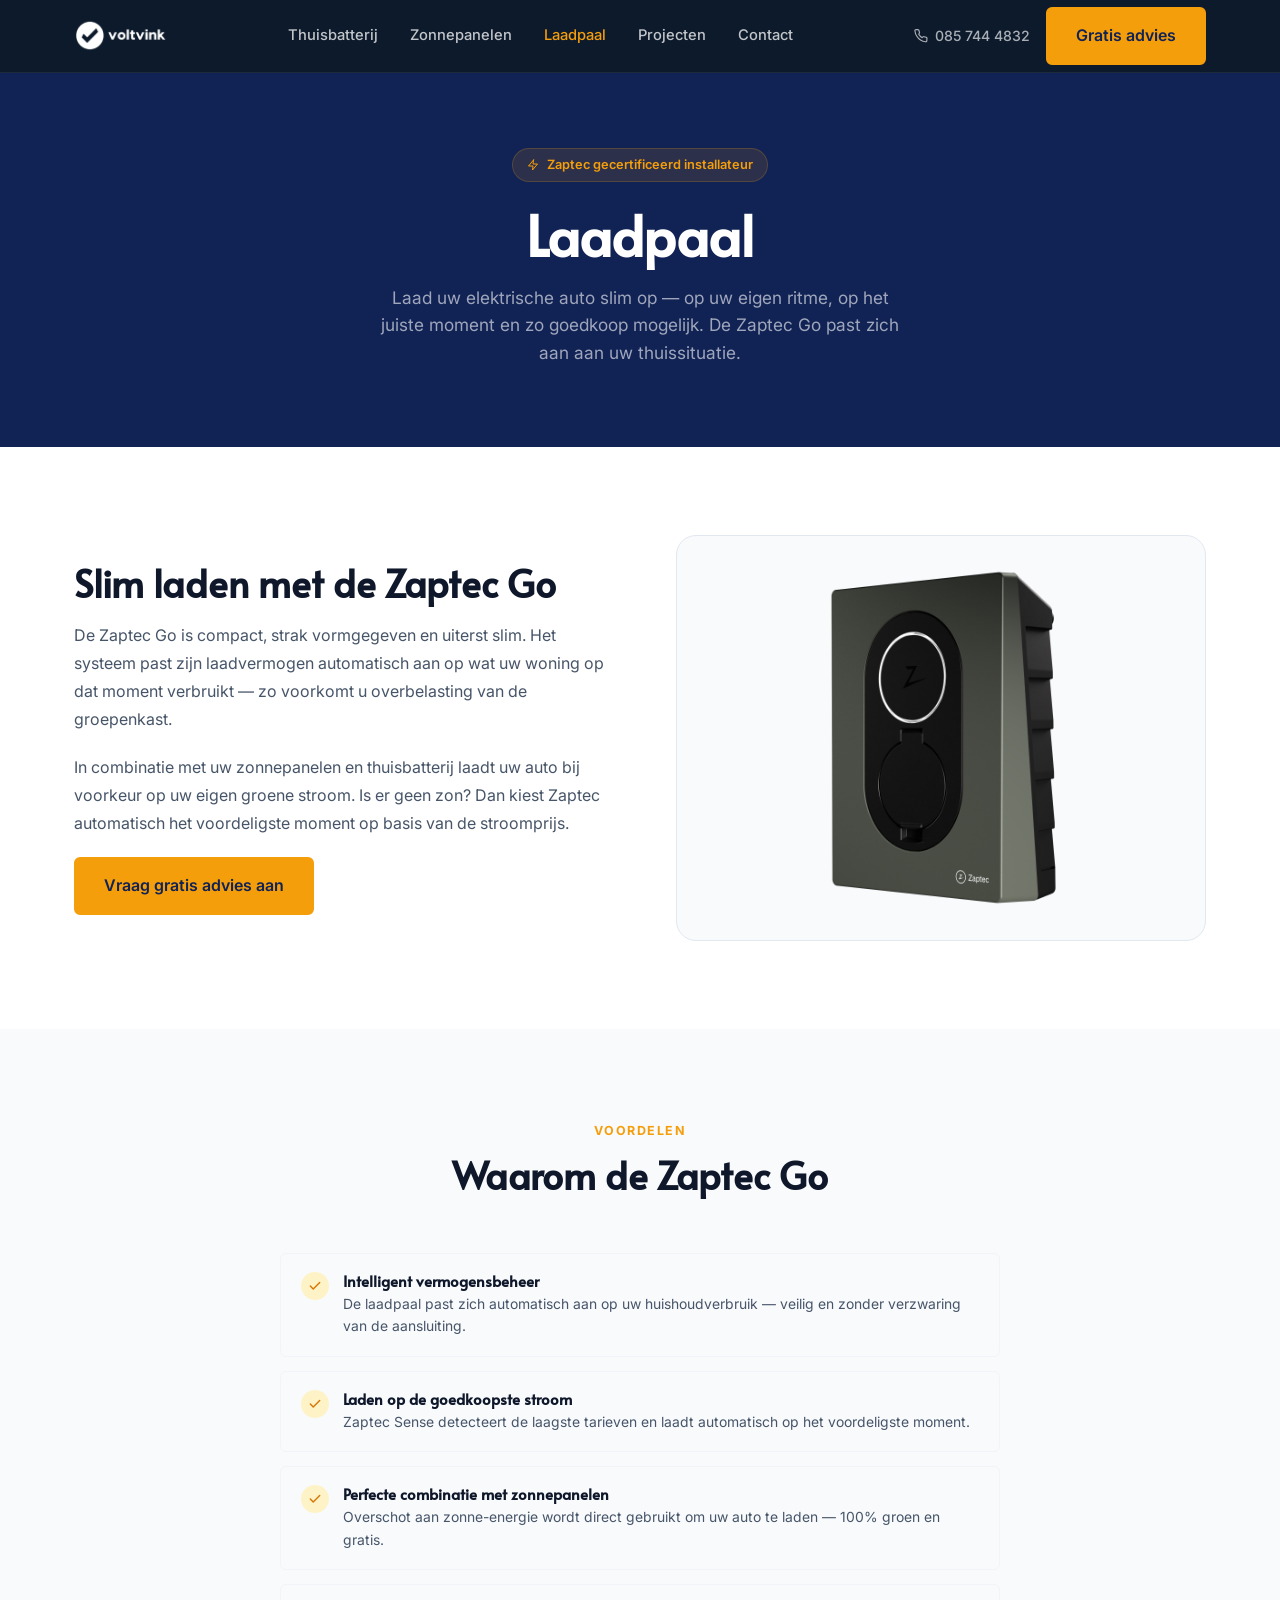
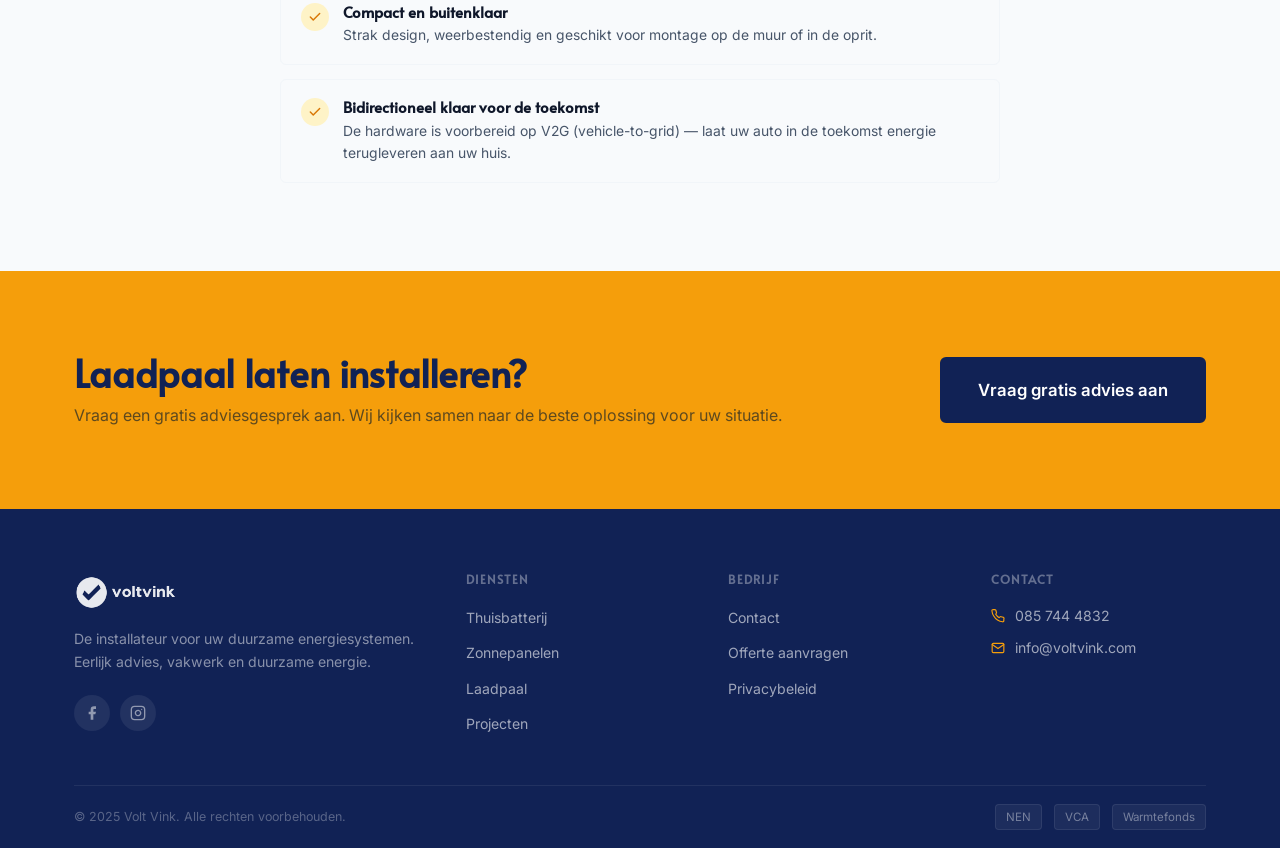
==== laadpaal.html @ e591fb5c "Volledige website herbouw: professioneel design met echte assets - Nieuwe homepage met hero-foto, st" ====
<!DOCTYPE html>
<html lang="nl">
<head>
  <meta charset="UTF-8">
  <meta name="viewport" content="width=device-width, initial-scale=1.0">
  <title>Laadpaal – Volt Vink | Zaptec Go installateur Roermond</title>
  <meta name="description" content="Laadpaal laten installeren door Volt Vink. Zaptec Go: slim laden op uw eigen ritme, afgestemd op zonnepanelen en thuisbatterij. Gratis advies.">
  <link rel="canonical" href="https://voltvink.com/laadpaal.html">
  <link rel="stylesheet" href="css/style.css">
  <link rel="preconnect" href="https://fonts.googleapis.com">
  <link rel="preconnect" href="https://fonts.gstatic.com" crossorigin>
  <link href="https://fonts.googleapis.com/css2?family=Alata&family=Inter:wght@400;500;600;700;800&display=swap" rel="stylesheet">
</head>
<body>

<nav class="nav">
  <div class="container">
    <div class="nav__inner">
      <a href="index.html" class="nav__logo"><img src="images/logo.png" alt="Volt Vink" height="36"></a>
      <div class="nav__links">
        <a href="thuisbatterij.html">Thuisbatterij</a>
        <a href="zonnepanelen.html">Zonnepanelen</a>
        <a href="laadpaal.html" class="active">Laadpaal</a>
        <a href="projecten.html">Projecten</a>
        <a href="contact.php">Contact</a>
      </div>
      <div class="nav__right">
        <a href="tel:+31085744482" class="nav__phone">
          <svg width="14" height="14" viewBox="0 0 24 24" fill="none" stroke="currentColor" stroke-width="2" stroke-linecap="round" stroke-linejoin="round"><path d="M22 16.92v3a2 2 0 0 1-2.18 2 19.79 19.79 0 0 1-8.63-3.07A19.5 19.5 0 0 1 4.69 12a19.79 19.79 0 0 1-3.07-8.67A2 2 0 0 1 3.6 1h3a2 2 0 0 1 2 1.72c.127.96.361 1.903.7 2.81a2 2 0 0 1-.45 2.11L8.09 8.91a16 16 0 0 0 6 6l1.27-1.27a2 2 0 0 1 2.11-.45c.907.339 1.85.573 2.81.7A2 2 0 0 1 22 16.92z"/></svg>
          085 744 4832
        </a>
        <a href="contact.php" class="btn btn--primary">Gratis advies</a>
      </div>
      <button class="nav__hamburger" aria-label="Menu openen" aria-expanded="false"><span></span><span></span><span></span></button>
    </div>
    <div class="nav__mobile" role="menu">
      <a href="thuisbatterij.html">Thuisbatterij</a>
      <a href="zonnepanelen.html">Zonnepanelen</a>
      <a href="laadpaal.html">Laadpaal</a>
      <a href="projecten.html">Projecten</a>
      <a href="contact.php">Contact</a>
      <a href="tel:+31085744482" style="color:var(--amber);border-bottom:none;">085 744 4832</a>
    </div>
  </div>
</nav>

<section class="page-hero">
  <div class="container">
    <div class="page-hero__label">
      <svg width="12" height="12" viewBox="0 0 24 24" fill="none" stroke="currentColor" stroke-width="2" stroke-linecap="round" stroke-linejoin="round"><polygon points="13 2 3 14 12 14 11 22 21 10 12 10 13 2"/></svg>
      Zaptec gecertificeerd installateur
    </div>
    <h1>Laadpaal</h1>
    <p>Laad uw elektrische auto slim op — op uw eigen ritme, op het juiste moment en zo goedkoop mogelijk. De Zaptec Go past zich aan aan uw thuissituatie.</p>
  </div>
</section>

<section class="section">
  <div class="container">
    <div class="content-grid">
      <div class="content-grid__text">
        <h2>Slim laden met de Zaptec Go</h2>
        <p>De Zaptec Go is compact, strak vormgegeven en uiterst slim. Het systeem past zijn laadvermogen automatisch aan op wat uw woning op dat moment verbruikt — zo voorkomt u overbelasting van de groepenkast.</p>
        <p>In combinatie met uw zonnepanelen en thuisbatterij laadt uw auto bij voorkeur op uw eigen groene stroom. Is er geen zon? Dan kiest Zaptec automatisch het voordeligste moment op basis van de stroomprijs.</p>
        <a href="contact.php" class="btn btn--primary">Vraag gratis advies aan</a>
      </div>
      <div class="content-grid__visual" style="background:var(--gray-50);padding:32px;display:flex;align-items:center;justify-content:center;">
        <img src="images/zaptec-go.png" alt="Zaptec Go laadpaal" style="max-width:100%;max-height:340px;object-fit:contain;">
      </div>
    </div>
  </div>
</section>

<section class="section section--gray">
  <div class="container">
    <div class="section__header">
      <span class="label">Voordelen</span>
      <h2>Waarom de Zaptec Go</h2>
    </div>
    <div class="feature-list" style="max-width:720px;margin:0 auto;">
      <div class="feature-item">
        <div class="feature-item__check"><svg width="14" height="14" viewBox="0 0 24 24" fill="none" stroke="currentColor" stroke-width="2.5" stroke-linecap="round" stroke-linejoin="round"><polyline points="20 6 9 17 4 12"/></svg></div>
        <div><h4>Intelligent vermogensbeheer</h4><p>De laadpaal past zich automatisch aan op uw huishoudverbruik — veilig en zonder verzwaring van de aansluiting.</p></div>
      </div>
      <div class="feature-item">
        <div class="feature-item__check"><svg width="14" height="14" viewBox="0 0 24 24" fill="none" stroke="currentColor" stroke-width="2.5" stroke-linecap="round" stroke-linejoin="round"><polyline points="20 6 9 17 4 12"/></svg></div>
        <div><h4>Laden op de goedkoopste stroom</h4><p>Zaptec Sense detecteert de laagste tarieven en laadt automatisch op het voordeligste moment.</p></div>
      </div>
      <div class="feature-item">
        <div class="feature-item__check"><svg width="14" height="14" viewBox="0 0 24 24" fill="none" stroke="currentColor" stroke-width="2.5" stroke-linecap="round" stroke-linejoin="round"><polyline points="20 6 9 17 4 12"/></svg></div>
        <div><h4>Perfecte combinatie met zonnepanelen</h4><p>Overschot aan zonne-energie wordt direct gebruikt om uw auto te laden — 100% groen en gratis.</p></div>
      </div>
      <div class="feature-item">
        <div class="feature-item__check"><svg width="14" height="14" viewBox="0 0 24 24" fill="none" stroke="currentColor" stroke-width="2.5" stroke-linecap="round" stroke-linejoin="round"><polyline points="20 6 9 17 4 12"/></svg></div>
        <div><h4>Compact en buitenklaar</h4><p>Strak design, weerbestendig en geschikt voor montage op de muur of in de oprit.</p></div>
      </div>
      <div class="feature-item">
        <div class="feature-item__check"><svg width="14" height="14" viewBox="0 0 24 24" fill="none" stroke="currentColor" stroke-width="2.5" stroke-linecap="round" stroke-linejoin="round"><polyline points="20 6 9 17 4 12"/></svg></div>
        <div><h4>Bidirectioneel klaar voor de toekomst</h4><p>De hardware is voorbereid op V2G (vehicle-to-grid) — laat uw auto in de toekomst energie terugleveren aan uw huis.</p></div>
      </div>
    </div>
  </div>
</section>

<section class="cta-banner">
  <div class="container">
    <div class="cta-banner__inner">
      <div>
        <h2>Laadpaal laten installeren?</h2>
        <p>Vraag een gratis adviesgesprek aan. Wij kijken samen naar de beste oplossing voor uw situatie.</p>
      </div>
      <a href="contact.php" class="btn btn--dark btn--lg">Vraag gratis advies aan</a>
    </div>
  </div>
</section>

<footer class="footer">
  <div class="container">
    <div class="footer__grid">
      <div class="footer__brand"><div class="footer__logo"><img src="images/logo.png" alt="Volt Vink" height="40" style="filter:brightness(0) invert(1);opacity:0.9;"></div><p class="footer__tagline">De installateur voor uw duurzame energiesystemen. Eerlijk advies, vakwerk en duurzame energie.</p><div class="footer__social"><a href="#" aria-label="Facebook"><svg width="16" height="16" viewBox="0 0 24 24" fill="currentColor"><path d="M18 2h-3a5 5 0 0 0-5 5v3H7v4h3v8h4v-8h3l1-4h-4V7a1 1 0 0 1 1-1h3z"/></svg></a><a href="#" aria-label="Instagram"><svg width="16" height="16" viewBox="0 0 24 24" fill="none" stroke="currentColor" stroke-width="2" stroke-linecap="round" stroke-linejoin="round"><rect x="2" y="2" width="20" height="20" rx="5"/><path d="M16 11.37A4 4 0 1 1 12.63 8 4 4 0 0 1 16 11.37z"/><line x1="17.5" y1="6.5" x2="17.51" y2="6.5"/></svg></a></div></div>
      <div class="footer__col"><h4>Diensten</h4><ul><li><a href="thuisbatterij.html">Thuisbatterij</a></li><li><a href="zonnepanelen.html">Zonnepanelen</a></li><li><a href="laadpaal.html">Laadpaal</a></li><li><a href="projecten.html">Projecten</a></li></ul></div>
      <div class="footer__col"><h4>Bedrijf</h4><ul><li><a href="contact.php">Contact</a></li><li><a href="contact.php">Offerte aanvragen</a></li><li><a href="#">Privacybeleid</a></li></ul></div>
      <div class="footer__col"><h4>Contact</h4><div class="footer__contact-item"><svg width="14" height="14" viewBox="0 0 24 24" fill="none" stroke="currentColor" stroke-width="2" stroke-linecap="round" stroke-linejoin="round"><path d="M22 16.92v3a2 2 0 0 1-2.18 2 19.79 19.79 0 0 1-8.63-3.07A19.5 19.5 0 0 1 4.69 12a19.79 19.79 0 0 1-3.07-8.67A2 2 0 0 1 3.6 1h3a2 2 0 0 1 2 1.72c.127.96.361 1.903.7 2.81a2 2 0 0 1-.45 2.11L8.09 8.91a16 16 0 0 0 6 6l1.27-1.27a2 2 0 0 1 2.11-.45c.907.339 1.85.573 2.81.7A2 2 0 0 1 22 16.92z"/></svg><a href="tel:+31085744482" style="color:rgba(255,255,255,0.6)">085 744 4832</a></div><div class="footer__contact-item"><svg width="14" height="14" viewBox="0 0 24 24" fill="none" stroke="currentColor" stroke-width="2" stroke-linecap="round" stroke-linejoin="round"><path d="M4 4h16c1.1 0 2 .9 2 2v12c0 1.1-.9 2-2 2H4c-1.1 0-2-.9-2-2V6c0-1.1.9-2 2-2z"/><polyline points="22,6 12,13 2,6"/></svg><a href="mailto:info@voltvink.com" style="color:rgba(255,255,255,0.6)">info@voltvink.com</a></div></div>
    </div>
    <div class="footer__bottom"><span>&copy; 2025 Volt Vink. Alle rechten voorbehouden.</span><div class="footer__certs"><span>NEN</span><span>VCA</span><span>Warmtefonds</span></div></div>
  </div>
</footer>
<script src="js/main.js"></script>
</body>
</html>
---- css/style.css ----
@import url('https://fonts.googleapis.com/css2?family=Alata&family=Inter:ital,wght@0,400;0,500;0,600;0,700;0,800;1,400&display=swap');

/* ── Variables ─────────────────────────────── */
:root {
  --navy:        #112255;
  --navy-light:  #1a3370;
  --charcoal:    #333B49;
  --amber:       #F59E0B;
  --amber-dark:  #D97706;
  --amber-light: #FEF3C7;
  --white:       #FFFFFF;
  --gray-50:     #F8FAFC;
  --gray-100:    #F1F5F9;
  --gray-200:    #E2E8F0;
  --gray-400:    #94A3B8;
  --gray-600:    #475569;
  --gray-800:    #1E293B;
  --text:        #0F172A;
  --radius-sm:   6px;
  --radius:      12px;
  --radius-lg:   20px;
  --shadow-sm:   0 1px 3px rgba(0,0,0,0.06);
  --shadow:      0 4px 20px rgba(0,0,0,0.08);
  --shadow-lg:   0 20px 60px rgba(0,0,0,0.12);
  --transition:  0.2s ease;
}

/* ── Reset ──────────────────────────────────── */
*,*::before,*::after { box-sizing: border-box; margin: 0; padding: 0; }
html { scroll-behavior: smooth; }
body {
  font-family: 'Inter', -apple-system, BlinkMacSystemFont, sans-serif;
  color: var(--text);
  line-height: 1.6;
  background: var(--white);
  -webkit-font-smoothing: antialiased;
}
img { max-width: 100%; display: block; }
a { color: inherit; text-decoration: none; }
ul { list-style: none; }

/* ── Typography ─────────────────────────────── */
h1,h2,h3,h4 { line-height: 1.2; font-weight: 700; font-family: 'Alata', 'Inter', sans-serif; }
h1 { font-size: clamp(2rem, 5vw, 3.4rem); }
h2 { font-size: clamp(1.6rem, 3.5vw, 2.3rem); }
h3 { font-size: clamp(1rem, 2vw, 1.25rem); }
p  { color: var(--gray-600); }

/* ── Layout ─────────────────────────────────── */
.container { max-width: 1180px; margin: 0 auto; padding: 0 24px; }
.section    { padding: 88px 0; }
.section--dark  { background: var(--navy); color: var(--white); }
.section--dark p { color: rgba(255,255,255,0.65); }
.section--gray  { background: var(--gray-50); }

/* ── Buttons ────────────────────────────────── */
.btn {
  display: inline-flex; align-items: center; gap: 8px;
  padding: 14px 28px; border-radius: var(--radius-sm);
  font-weight: 600; font-size: 1rem; cursor: pointer;
  transition: all var(--transition); border: 2px solid transparent;
  white-space: nowrap; font-family: inherit;
}
.btn--primary { background: var(--amber); color: var(--navy); border-color: var(--amber); }
.btn--primary:hover { background: var(--amber-dark); border-color: var(--amber-dark); transform: translateY(-1px); }
.btn--outline { background: transparent; color: var(--white); border-color: rgba(255,255,255,0.35); }
.btn--outline:hover { border-color: var(--white); background: rgba(255,255,255,0.08); }
.btn--dark { background: var(--navy); color: var(--white); border-color: var(--navy); }
.btn--dark:hover { background: var(--navy-light); transform: translateY(-1px); }
.btn--ghost { background: transparent; color: var(--navy); border-color: var(--gray-200); }
.btn--ghost:hover { border-color: var(--navy); }
.btn--lg { padding: 18px 36px; font-size: 1.05rem; }
.btn--full { width: 100%; justify-content: center; }

/* ── Navigation ─────────────────────────────── */
.nav {
  position: fixed; top: 0; left: 0; right: 0; z-index: 200;
  background: rgba(13,27,42,0.96);
  backdrop-filter: blur(12px); -webkit-backdrop-filter: blur(12px);
  border-bottom: 1px solid rgba(255,255,255,0.07);
  transition: all var(--transition);
}
.nav--scrolled { box-shadow: 0 2px 20px rgba(0,0,0,0.3); }
.nav__inner {
  display: flex; align-items: center; justify-content: space-between;
  height: 72px; gap: 24px;
}
.nav__logo { display: flex; align-items: center; }
.nav__logo img { height: 36px; width: auto; display: block; filter: brightness(0) invert(1); }
.nav__links {
  display: flex; align-items: center; gap: 4px; flex: 1; justify-content: center;
}
.nav__links a {
  color: rgba(255,255,255,0.75); font-weight: 500; font-size: 0.92rem;
  padding: 8px 14px; border-radius: var(--radius-sm); transition: all var(--transition);
}
.nav__links a:hover { color: var(--white); background: rgba(255,255,255,0.08); }
.nav__links a.active { color: var(--amber); }
.nav__right { display: flex; align-items: center; gap: 16px; }
.nav__phone {
  display: flex; align-items: center; gap: 7px;
  color: rgba(255,255,255,0.65); font-size: 0.88rem; font-weight: 500;
  transition: color var(--transition); white-space: nowrap;
}
.nav__phone:hover { color: var(--white); }
.nav__hamburger {
  display: none; flex-direction: column; gap: 5px;
  background: none; border: none; cursor: pointer; padding: 8px;
}
.nav__hamburger span {
  display: block; width: 24px; height: 2px;
  background: var(--white); border-radius: 2px; transition: all var(--transition);
}
.nav__mobile {
  display: none; flex-direction: column;
  padding: 12px 24px 24px;
  border-top: 1px solid rgba(255,255,255,0.07); gap: 2px;
}
.nav__mobile.open { display: flex; }
.nav__mobile a {
  color: rgba(255,255,255,0.75); font-weight: 500; font-size: 0.95rem;
  padding: 13px 0; border-bottom: 1px solid rgba(255,255,255,0.06);
  display: flex; justify-content: space-between; align-items: center;
}
.nav__mobile a:last-child { border-bottom: none; }

/* ── Hero ───────────────────────────────────── */
.hero {
  background: var(--navy); padding: 160px 0 100px;
  position: relative; overflow: hidden;
}
.hero::before {
  content: '';
  position: absolute; inset: 0;
  background: linear-gradient(
    135deg,
    rgba(17,34,85,0.92) 0%,
    rgba(17,34,85,0.80) 50%,
    rgba(17,34,85,0.65) 100%
  );
  pointer-events: none;
}
.hero::after {
  content: '';
  position: absolute; inset: 0;
  background: radial-gradient(ellipse 60% 50% at 65% 40%, rgba(245,158,11,0.06) 0%, transparent 60%);
  pointer-events: none;
}
.hero__grid { display: grid; grid-template-columns: 1fr 1fr; gap: 72px; align-items: center; position: relative; z-index: 1; }
.hero__label {
  display: inline-flex; align-items: center; gap: 8px;
  background: rgba(245,158,11,0.12); color: var(--amber);
  font-size: 0.82rem; font-weight: 600; padding: 6px 14px;
  border-radius: 100px; margin-bottom: 24px;
  border: 1px solid rgba(245,158,11,0.2);
}
.hero h1 { color: var(--white); margin-bottom: 22px; }
.hero h1 em { font-style: normal; color: var(--amber); }
.hero__sub {
  font-size: 1.1rem; color: rgba(255,255,255,0.6);
  margin-bottom: 40px; line-height: 1.75; max-width: 480px;
}
.hero__actions { display: flex; gap: 14px; flex-wrap: wrap; }
.hero__cards { display: flex; flex-direction: column; gap: 14px; }
.hero__card {
  background: rgba(255,255,255,0.05);
  border: 1px solid rgba(255,255,255,0.09);
  border-radius: var(--radius); padding: 22px 26px;
  backdrop-filter: blur(8px);
  display: flex; align-items: center; gap: 18px;
}
.hero__card-icon {
  width: 48px; height: 48px; min-width: 48px;
  background: rgba(245,158,11,0.15); border-radius: var(--radius-sm);
  display: flex; align-items: center; justify-content: center; color: var(--amber);
}
.hero__card-text strong { display: block; font-size: 1.5rem; color: var(--white); font-weight: 800; line-height: 1; margin-bottom: 4px; }
.hero__card-text span { font-size: 0.85rem; color: rgba(255,255,255,0.55); }
.hero__card-row { display: grid; grid-template-columns: 1fr 1fr; gap: 14px; }
.hero__card-row .hero__card { flex-direction: column; align-items: flex-start; gap: 12px; }
.hero__card-row .hero__card-text strong { font-size: 1.2rem; }

/* ── Trust bar ──────────────────────────────── */
.trust-bar { background: var(--white); border-bottom: 1px solid var(--gray-200); padding: 16px 0; }
.trust-bar__inner {
  display: flex; align-items: center; justify-content: center;
  gap: 36px; flex-wrap: wrap;
}
.trust-bar__inner img { max-height: 48px; width: auto; object-fit: contain; }
.trust-bar__item {
  display: flex; align-items: center; gap: 9px;
  color: var(--gray-800); font-weight: 600; font-size: 0.88rem;
}
.trust-bar__item svg { color: var(--amber); flex-shrink: 0; }

/* ── Section header ─────────────────────────── */
.section__header { text-align: center; max-width: 620px; margin: 0 auto 56px; }
.section__header .label {
  display: inline-block; color: var(--amber);
  font-size: 0.78rem; font-weight: 700;
  letter-spacing: 1.5px; text-transform: uppercase; margin-bottom: 12px;
}
.section__header h2 { margin-bottom: 14px; }
.section--dark .section__header h2 { color: var(--white); }
.section__header p { font-size: 1.02rem; line-height: 1.7; }

/* ── USPs ───────────────────────────────────── */
.usps-grid { display: grid; grid-template-columns: repeat(3, 1fr); gap: 32px; }
.usp {
  display: flex; gap: 18px; align-items: flex-start;
  padding: 28px; background: var(--white); border-radius: var(--radius);
  border: 1px solid var(--gray-200); transition: all 0.3s ease;
}
.usp:hover { box-shadow: var(--shadow); transform: translateY(-2px); border-color: transparent; }
.usp__icon {
  width: 50px; height: 50px; min-width: 50px;
  background: var(--amber-light); border-radius: var(--radius-sm);
  display: flex; align-items: center; justify-content: center; color: var(--amber-dark);
}
.usp h3 { margin-bottom: 6px; font-size: 1rem; }
.usp p { font-size: 0.88rem; }

/* ── Services ───────────────────────────────── */
.services-grid { display: grid; grid-template-columns: repeat(2, 1fr); gap: 24px; }
.service-card {
  background: var(--white); border: 1px solid var(--gray-200);
  border-radius: var(--radius); padding: 36px 32px;
  transition: all 0.3s ease; position: relative; overflow: hidden;
  display: flex; flex-direction: column;
}
.service-card::after {
  content: ''; position: absolute; bottom: 0; left: 0; right: 0; height: 3px;
  background: var(--amber); transform: scaleX(0); transform-origin: left;
  transition: transform 0.3s ease;
}
.service-card:hover { box-shadow: var(--shadow-lg); transform: translateY(-4px); border-color: transparent; }
.service-card:hover::after { transform: scaleX(1); }
.service-card__icon {
  width: 56px; height: 56px; background: var(--amber-light);
  border-radius: var(--radius-sm); display: flex; align-items: center;
  justify-content: center; margin-bottom: 22px; color: var(--amber-dark);
}
.service-card h3 { margin-bottom: 12px; }
.service-card p { font-size: 0.93rem; margin-bottom: 24px; flex: 1; line-height: 1.65; }
.service-card__link {
  display: inline-flex; align-items: center; gap: 6px;
  color: var(--amber-dark); font-weight: 600; font-size: 0.88rem;
  transition: gap var(--transition);
}
.service-card__link:hover { gap: 10px; }

/* ── Process ────────────────────────────────── */
.process-grid {
  display: grid; grid-template-columns: repeat(4, 1fr);
  gap: 32px; position: relative;
}
.process-grid::before {
  content: ''; position: absolute; top: 27px;
  left: calc(12.5% + 27px); right: calc(12.5% + 27px);
  height: 2px; background: linear-gradient(90deg, var(--amber), rgba(245,158,11,0.2));
}
.process-step { text-align: center; }
.process-step__num {
  width: 54px; height: 54px; background: var(--amber); color: var(--navy);
  border-radius: 50%; display: flex; align-items: center; justify-content: center;
  font-weight: 800; font-size: 1.1rem; margin: 0 auto 18px; position: relative; z-index: 1;
}
.section--dark .process-step__num { background: var(--amber); color: var(--navy); }
.process-step h3 { margin-bottom: 8px; font-size: 0.95rem; }
.section--dark .process-step h3 { color: var(--white); }
.process-step p { font-size: 0.85rem; }

/* ── Reviews ────────────────────────────────── */
.reviews-score {
  display: flex; align-items: center; justify-content: center; gap: 24px;
  background: var(--amber-light); border-radius: var(--radius); padding: 24px 32px;
  margin-bottom: 40px;
}
.reviews-score__num { font-size: 3rem; font-weight: 800; color: var(--amber-dark); line-height: 1; }
.reviews-score__stars { display: flex; gap: 4px; color: var(--amber); margin-bottom: 6px; }
.reviews-score__label { font-size: 0.9rem; color: var(--gray-600); }
.reviews-score__divider { width: 1px; height: 60px; background: var(--gray-200); }
.reviews-grid { display: grid; grid-template-columns: repeat(3, 1fr); gap: 20px; }
.review-card {
  background: var(--white); border: 1px solid var(--gray-200);
  border-radius: var(--radius); padding: 26px; transition: box-shadow 0.3s ease;
}
.review-card:hover { box-shadow: var(--shadow); }
.review-card__stars { display: flex; gap: 3px; margin-bottom: 12px; color: var(--amber); }
.review-card__text { font-size: 0.9rem; color: var(--gray-600); line-height: 1.65; margin-bottom: 18px; }
.review-card__author { display: flex; align-items: center; gap: 12px; }
.review-card__avatar {
  width: 38px; height: 38px; background: var(--navy); border-radius: 50%;
  display: flex; align-items: center; justify-content: center;
  color: var(--white); font-weight: 700; font-size: 0.8rem;
}
.review-card__name { font-weight: 600; font-size: 0.88rem; color: var(--text); }
.review-card__source { font-size: 0.78rem; color: var(--gray-400); }

/* ── CTA banner ─────────────────────────────── */
.cta-banner { background: var(--amber); padding: 80px 0; }
.cta-banner__inner {
  display: flex; align-items: center; justify-content: space-between; gap: 32px;
}
.cta-banner h2 { color: var(--navy); max-width: 520px; }
.cta-banner p { color: rgba(13,27,42,0.65); margin-top: 8px; }

/* ── Page hero ──────────────────────────────── */
.page-hero {
  background: var(--navy); padding: 148px 0 80px; text-align: center;
}
.page-hero__label {
  display: inline-flex; align-items: center; gap: 8px;
  background: rgba(245,158,11,0.12); color: var(--amber);
  font-size: 0.8rem; font-weight: 600; padding: 6px 14px;
  border-radius: 100px; margin-bottom: 20px;
  border: 1px solid rgba(245,158,11,0.2);
}
.page-hero h1 { color: var(--white); margin-bottom: 16px; }
.page-hero p { color: rgba(255,255,255,0.6); font-size: 1.08rem; max-width: 540px; margin: 0 auto; }

/* ── Content grid ───────────────────────────── */
.content-grid { display: grid; grid-template-columns: 1fr 1fr; gap: 72px; align-items: center; }
.content-grid--reverse .content-grid__text { order: 2; }
.content-grid--reverse .content-grid__visual { order: 1; }
.content-grid__text h2 { margin-bottom: 16px; }
.content-grid__text p { margin-bottom: 20px; font-size: 1rem; line-height: 1.75; }
.content-grid__visual {
  background: var(--gray-50); border-radius: var(--radius-lg);
  padding: 40px; border: 1px solid var(--gray-200); min-height: 320px;
  display: flex; align-items: center; justify-content: center;
}
.visual-icon {
  display: flex; flex-direction: column; align-items: center; gap: 16px;
  text-align: center;
}
.visual-icon__circle {
  width: 120px; height: 120px; border-radius: 50%;
  background: var(--amber-light); display: flex; align-items: center;
  justify-content: center; color: var(--amber-dark);
}
.visual-icon__label { font-weight: 600; color: var(--gray-600); font-size: 0.9rem; }

/* ── Feature list ───────────────────────────── */
.feature-list { display: flex; flex-direction: column; gap: 14px; }
.feature-item {
  display: flex; align-items: flex-start; gap: 14px;
  padding: 18px 20px; background: var(--gray-50); border-radius: var(--radius-sm);
  border: 1px solid var(--gray-100);
}
.feature-item__check {
  width: 28px; height: 28px; min-width: 28px; background: var(--amber-light);
  border-radius: 50%; display: flex; align-items: center; justify-content: center;
  color: var(--amber-dark);
}
.feature-item h4 { font-size: 0.95rem; margin-bottom: 3px; }
.feature-item p { font-size: 0.87rem; margin: 0; }

/* ── Specs table ────────────────────────────── */
.specs { display: flex; flex-direction: column; gap: 0; border: 1px solid var(--gray-200); border-radius: var(--radius); overflow: hidden; }
.specs__row {
  display: flex; justify-content: space-between; align-items: center;
  padding: 14px 20px; border-bottom: 1px solid var(--gray-200);
}
.specs__row:last-child { border-bottom: none; }
.specs__row:nth-child(even) { background: var(--gray-50); }
.specs__label { font-size: 0.88rem; color: var(--gray-600); }
.specs__value { font-size: 0.88rem; font-weight: 600; color: var(--text); }

/* ── Contact ────────────────────────────────── */
.contact-grid { display: grid; grid-template-columns: 5fr 7fr; gap: 64px; align-items: start; }
.contact-info { position: sticky; top: 100px; }
.contact-info h2 { margin-bottom: 14px; }
.contact-info > p { font-size: 1rem; margin-bottom: 32px; line-height: 1.7; }
.contact-info__items { display: flex; flex-direction: column; gap: 18px; margin-bottom: 32px; }
.contact-info__item { display: flex; gap: 14px; align-items: flex-start; }
.contact-info__icon {
  width: 44px; height: 44px; min-width: 44px; background: var(--amber-light);
  border-radius: var(--radius-sm); display: flex; align-items: center; justify-content: center;
  color: var(--amber-dark);
}
.contact-info__text strong { display: block; font-size: 0.78rem; color: var(--gray-400); font-weight: 600; text-transform: uppercase; letter-spacing: 0.5px; margin-bottom: 3px; }
.contact-info__text a, .contact-info__text span { color: var(--text); font-weight: 500; font-size: 0.95rem; }
.contact-info__text a:hover { color: var(--amber-dark); }
.contact-certs { display: flex; flex-wrap: wrap; gap: 10px; }
.cert-badge {
  display: flex; align-items: center; gap: 6px;
  background: var(--gray-50); border: 1px solid var(--gray-200);
  border-radius: var(--radius-sm); padding: 6px 12px;
  font-size: 0.78rem; font-weight: 600; color: var(--gray-800);
}

/* ── Form ───────────────────────────────────── */
.form {
  background: var(--white); border: 1px solid var(--gray-200);
  border-radius: var(--radius-lg); padding: 40px;
  box-shadow: var(--shadow-lg);
}
.form__header { margin-bottom: 28px; padding-bottom: 24px; border-bottom: 1px solid var(--gray-100); }
.form__header h3 { font-size: 1.3rem; margin-bottom: 6px; }
.form__header p { font-size: 0.9rem; }
.form__row { display: grid; grid-template-columns: 1fr 1fr; gap: 16px; margin-bottom: 16px; }
.form__group { display: flex; flex-direction: column; gap: 6px; margin-bottom: 16px; }
.form__group:last-child { margin-bottom: 0; }
.form__group label { font-size: 0.82rem; font-weight: 600; color: var(--gray-800); }
.form__group input,
.form__group select,
.form__group textarea {
  padding: 12px 16px; border: 1.5px solid var(--gray-200);
  border-radius: var(--radius-sm); font-family: inherit; font-size: 0.93rem;
  color: var(--text); background: var(--white); transition: border-color var(--transition);
  -webkit-appearance: none; appearance: none;
}
.form__group input:focus,
.form__group select:focus,
.form__group textarea:focus {
  outline: none; border-color: var(--amber);
  box-shadow: 0 0 0 3px rgba(245,158,11,0.1);
}
.form__group textarea { resize: vertical; min-height: 100px; }
.form__group select { background-image: url("data:image/svg+xml,%3Csvg xmlns='http://www.w3.org/2000/svg' width='16' height='16' viewBox='0 0 24 24' fill='none' stroke='%2394A3B8' stroke-width='2' stroke-linecap='round' stroke-linejoin='round'%3E%3Cpolyline points='6 9 12 15 18 9'%3E%3C/polyline%3E%3C/svg%3E"); background-repeat: no-repeat; background-position: right 12px center; padding-right: 40px; }
.interest-grid { display: grid; grid-template-columns: 1fr 1fr; gap: 10px; }
.interest-option { position: relative; }
.interest-option input[type="checkbox"] { position: absolute; opacity: 0; width: 0; height: 0; }
.interest-option label {
  display: flex; align-items: center; gap: 10px;
  padding: 12px 14px; border: 1.5px solid var(--gray-200);
  border-radius: var(--radius-sm); cursor: pointer;
  transition: all var(--transition); font-size: 0.88rem;
  font-weight: 500; color: var(--gray-800);
}
.interest-option label:hover { border-color: var(--amber); background: var(--amber-light); }
.interest-option input:checked + label { border-color: var(--amber); background: var(--amber-light); color: var(--amber-dark); }
.interest-option__icon { color: var(--gray-400); flex-shrink: 0; transition: color var(--transition); }
.interest-option input:checked + label .interest-option__icon { color: var(--amber-dark); }
.form__privacy {
  display: flex; align-items: flex-start; gap: 10px;
  font-size: 0.82rem; color: var(--gray-600); cursor: pointer; margin-bottom: 20px;
}
.form__privacy input { margin-top: 2px; accent-color: var(--amber); flex-shrink: 0; }
.form__alert {
  padding: 14px 18px; border-radius: var(--radius-sm);
  font-size: 0.88rem; font-weight: 500; display: none;
}
.form__alert--success { background: #ECFDF5; border: 1px solid #6EE7B7; color: #065F46; }
.form__alert--error   { background: #FEF2F2; border: 1px solid #FCA5A5; color: #991B1B; }

/* ── Footer ─────────────────────────────────── */
.footer { background: var(--navy); color: var(--white); padding-top: 64px; }
.footer__grid {
  display: grid; grid-template-columns: 1.6fr 1fr 1fr 1fr;
  gap: 48px; padding-bottom: 48px;
  border-bottom: 1px solid rgba(255,255,255,0.07);
}
.footer__logo { margin-bottom: 14px; }
.footer__logo img { height: 40px; width: auto; }
.footer__tagline { color: rgba(255,255,255,0.5); font-size: 0.88rem; line-height: 1.65; margin-bottom: 22px; }
.footer__social { display: flex; gap: 10px; }
.footer__social a {
  width: 36px; height: 36px; background: rgba(255,255,255,0.07); border-radius: 50%;
  display: flex; align-items: center; justify-content: center;
  color: rgba(255,255,255,0.5); transition: all var(--transition);
}
.footer__social a:hover { background: var(--amber); color: var(--navy); }
.footer__col h4 {
  font-size: 0.72rem; font-weight: 700; letter-spacing: 1px; text-transform: uppercase;
  color: rgba(255,255,255,0.35); margin-bottom: 18px;
}
.footer__col ul { display: flex; flex-direction: column; gap: 10px; }
.footer__col a { color: rgba(255,255,255,0.6); font-size: 0.88rem; transition: color var(--transition); }
.footer__col a:hover { color: var(--white); }
.footer__contact-item {
  display: flex; gap: 10px; align-items: center;
  color: rgba(255,255,255,0.6); font-size: 0.88rem; margin-bottom: 10px;
}
.footer__contact-item svg { color: var(--amber); flex-shrink: 0; }
.footer__bottom {
  display: flex; align-items: center; justify-content: space-between;
  padding: 18px 0; font-size: 0.78rem; color: rgba(255,255,255,0.3);
  flex-wrap: wrap; gap: 8px;
}
.footer__certs { display: flex; gap: 12px; align-items: center; flex-wrap: wrap; }
.footer__certs span {
  background: rgba(255,255,255,0.05); border: 1px solid rgba(255,255,255,0.08);
  border-radius: 4px; padding: 3px 10px; font-size: 0.72rem; color: rgba(255,255,255,0.4);
}

/* ── Responsive ─────────────────────────────── */
@media (max-width: 1024px) {
  .hero__grid      { grid-template-columns: 1fr; gap: 48px; }
  .hero__cards     { display: grid; grid-template-columns: 1fr; }
  .hero__card-row  { display: grid; grid-template-columns: 1fr 1fr; gap: 14px; }
  .usps-grid       { grid-template-columns: 1fr 1fr; }
  .process-grid    { grid-template-columns: 1fr 1fr; }
  .process-grid::before { display: none; }
  .reviews-grid    { grid-template-columns: 1fr 1fr; }
  .footer__grid    { grid-template-columns: 1fr 1fr; }
  .contact-grid    { grid-template-columns: 1fr; gap: 40px; }
  .contact-info    { position: static; }
  .content-grid    { grid-template-columns: 1fr; gap: 48px; }
}
@media (max-width: 768px) {
  .section { padding: 60px 0; }
  .hero { padding: 120px 0 72px; }
  .nav__links, .nav__phone, .nav__right .btn { display: none; }
  .nav__hamburger { display: flex; }
  .hero__actions { flex-direction: column; align-items: flex-start; }
  .hero__card-row  { grid-template-columns: 1fr; }
  .usps-grid       { grid-template-columns: 1fr; }
  .services-grid   { grid-template-columns: 1fr; }
  .reviews-grid    { grid-template-columns: 1fr; }
  .cta-banner__inner { flex-direction: column; text-align: center; }
  .form { padding: 24px 20px; }
  .form__row       { grid-template-columns: 1fr; }
  .interest-grid   { grid-template-columns: 1fr; }
  .footer__grid    { grid-template-columns: 1fr; gap: 28px; }
  .footer__bottom  { flex-direction: column; text-align: center; }
  .reviews-score   { flex-direction: column; text-align: center; }
  .reviews-score__divider { width: 60px; height: 1px; }
}
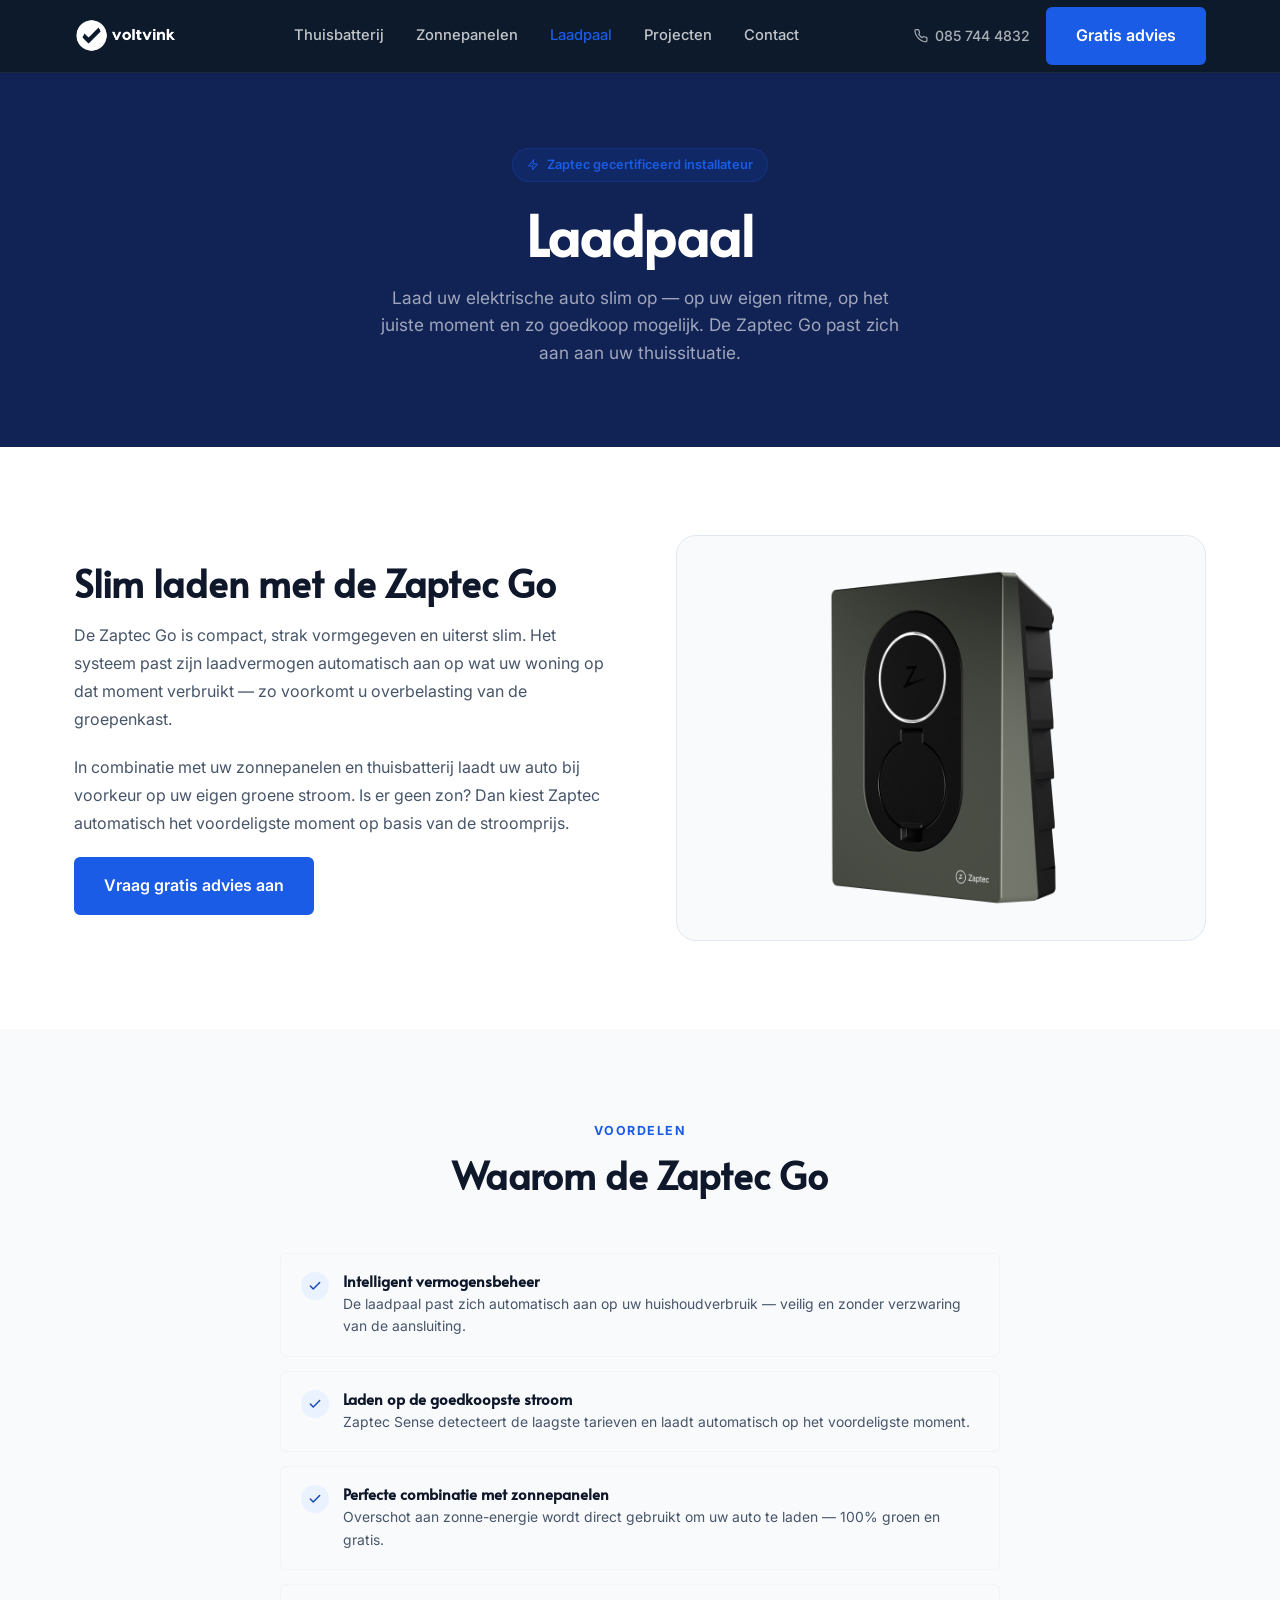
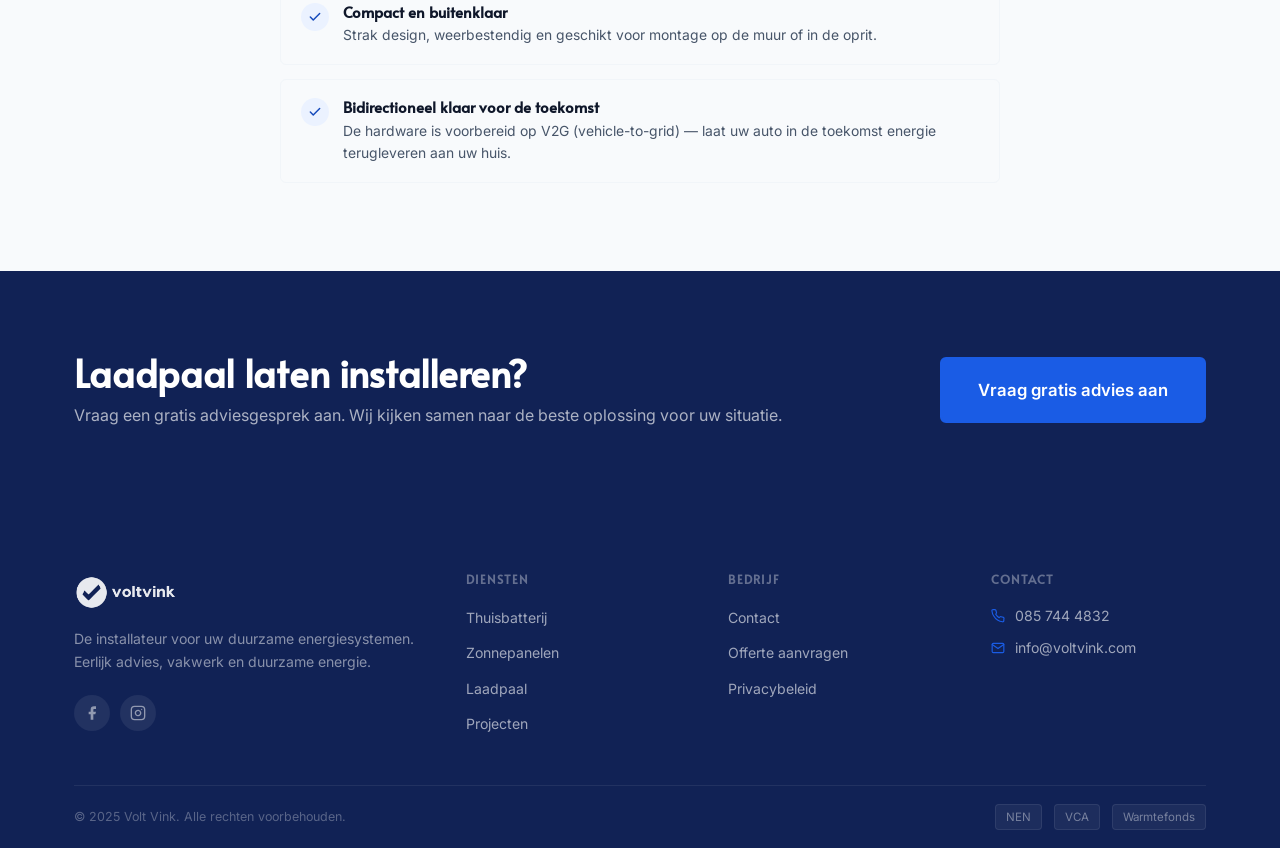
==== commit 13b30a47: "Kleurschema naar blauw/wit, logo vergroot, contactformulier op homepage - Kleur gewijzigd van amber/" ====
--- a/laadpaal.html
+++ b/laadpaal.html
@@ -109,7 +109,7 @@
         <h2>Laadpaal laten installeren?</h2>
         <p>Vraag een gratis adviesgesprek aan. Wij kijken samen naar de beste oplossing voor uw situatie.</p>
       </div>
-      <a href="contact.php" class="btn btn--dark btn--lg">Vraag gratis advies aan</a>
+      <a href="contact.php" class="btn btn--primary btn--lg">Vraag gratis advies aan</a>
     </div>
   </div>
 </section>
--- a/css/style.css
+++ b/css/style.css
@@ -5,9 +5,9 @@
   --navy:        #112255;
   --navy-light:  #1a3370;
   --charcoal:    #333B49;
-  --amber:       #F59E0B;
-  --amber-dark:  #D97706;
-  --amber-light: #FEF3C7;
+  --amber:       #1A5CE5;
+  --amber-dark:  #1449BB;
+  --amber-light: #EBF2FF;
   --white:       #FFFFFF;
   --gray-50:     #F8FAFC;
   --gray-100:    #F1F5F9;
@@ -61,7 +61,7 @@
   transition: all var(--transition); border: 2px solid transparent;
   white-space: nowrap; font-family: inherit;
 }
-.btn--primary { background: var(--amber); color: var(--navy); border-color: var(--amber); }
+.btn--primary { background: var(--amber); color: var(--white); border-color: var(--amber); }
 .btn--primary:hover { background: var(--amber-dark); border-color: var(--amber-dark); transform: translateY(-1px); }
 .btn--outline { background: transparent; color: var(--white); border-color: rgba(255,255,255,0.35); }
 .btn--outline:hover { border-color: var(--white); background: rgba(255,255,255,0.08); }
@@ -86,7 +86,7 @@
   height: 72px; gap: 24px;
 }
 .nav__logo { display: flex; align-items: center; }
-.nav__logo img { height: 36px; width: auto; display: block; filter: brightness(0) invert(1); }
+.nav__logo img { height: 44px; width: auto; display: block; filter: brightness(0) invert(1); padding: 2px 0; }
 .nav__links {
   display: flex; align-items: center; gap: 4px; flex: 1; justify-content: center;
 }
@@ -143,16 +143,16 @@
 .hero::after {
   content: '';
   position: absolute; inset: 0;
-  background: radial-gradient(ellipse 60% 50% at 65% 40%, rgba(245,158,11,0.06) 0%, transparent 60%);
+  background: radial-gradient(ellipse 60% 50% at 65% 40%, rgba(26,92,229,0.06) 0%, transparent 60%);
   pointer-events: none;
 }
 .hero__grid { display: grid; grid-template-columns: 1fr 1fr; gap: 72px; align-items: center; position: relative; z-index: 1; }
 .hero__label {
   display: inline-flex; align-items: center; gap: 8px;
-  background: rgba(245,158,11,0.12); color: var(--amber);
+  background: rgba(26,92,229,0.12); color: var(--amber);
   font-size: 0.82rem; font-weight: 600; padding: 6px 14px;
   border-radius: 100px; margin-bottom: 24px;
-  border: 1px solid rgba(245,158,11,0.2);
+  border: 1px solid rgba(26,92,229,0.2);
 }
 .hero h1 { color: var(--white); margin-bottom: 22px; }
 .hero h1 em { font-style: normal; color: var(--amber); }
@@ -171,7 +171,7 @@
 }
 .hero__card-icon {
   width: 48px; height: 48px; min-width: 48px;
-  background: rgba(245,158,11,0.15); border-radius: var(--radius-sm);
+  background: rgba(26,92,229,0.12); border-radius: var(--radius-sm);
   display: flex; align-items: center; justify-content: center; color: var(--amber);
 }
 .hero__card-text strong { display: block; font-size: 1.5rem; color: var(--white); font-weight: 800; line-height: 1; margin-bottom: 4px; }
@@ -257,7 +257,7 @@
 .process-grid::before {
   content: ''; position: absolute; top: 27px;
   left: calc(12.5% + 27px); right: calc(12.5% + 27px);
-  height: 2px; background: linear-gradient(90deg, var(--amber), rgba(245,158,11,0.2));
+  height: 2px; background: linear-gradient(90deg, var(--amber), rgba(26,92,229,0.2));
 }
 .process-step { text-align: center; }
 .process-step__num {
@@ -298,12 +298,12 @@
 .review-card__source { font-size: 0.78rem; color: var(--gray-400); }
 
 /* ── CTA banner ─────────────────────────────── */
-.cta-banner { background: var(--amber); padding: 80px 0; }
+.cta-banner { background: var(--navy); padding: 80px 0; }
 .cta-banner__inner {
   display: flex; align-items: center; justify-content: space-between; gap: 32px;
 }
-.cta-banner h2 { color: var(--navy); max-width: 520px; }
-.cta-banner p { color: rgba(13,27,42,0.65); margin-top: 8px; }
+.cta-banner h2 { color: var(--white); max-width: 520px; }
+.cta-banner p { color: rgba(255,255,255,0.65); margin-top: 8px; }
 
 /* ── Page hero ──────────────────────────────── */
 .page-hero {
@@ -311,10 +311,10 @@
 }
 .page-hero__label {
   display: inline-flex; align-items: center; gap: 8px;
-  background: rgba(245,158,11,0.12); color: var(--amber);
+  background: rgba(26,92,229,0.12); color: var(--amber);
   font-size: 0.8rem; font-weight: 600; padding: 6px 14px;
   border-radius: 100px; margin-bottom: 20px;
-  border: 1px solid rgba(245,158,11,0.2);
+  border: 1px solid rgba(26,92,229,0.2);
 }
 .page-hero h1 { color: var(--white); margin-bottom: 16px; }
 .page-hero p { color: rgba(255,255,255,0.6); font-size: 1.08rem; max-width: 540px; margin: 0 auto; }
@@ -415,7 +415,7 @@
 .form__group select:focus,
 .form__group textarea:focus {
   outline: none; border-color: var(--amber);
-  box-shadow: 0 0 0 3px rgba(245,158,11,0.1);
+  box-shadow: 0 0 0 3px rgba(26,92,229,0.1);
 }
 .form__group textarea { resize: vertical; min-height: 100px; }
 .form__group select { background-image: url("data:image/svg+xml,%3Csvg xmlns='http://www.w3.org/2000/svg' width='16' height='16' viewBox='0 0 24 24' fill='none' stroke='%2394A3B8' stroke-width='2' stroke-linecap='round' stroke-linejoin='round'%3E%3Cpolyline points='6 9 12 15 18 9'%3E%3C/polyline%3E%3C/svg%3E"); background-repeat: no-repeat; background-position: right 12px center; padding-right: 40px; }
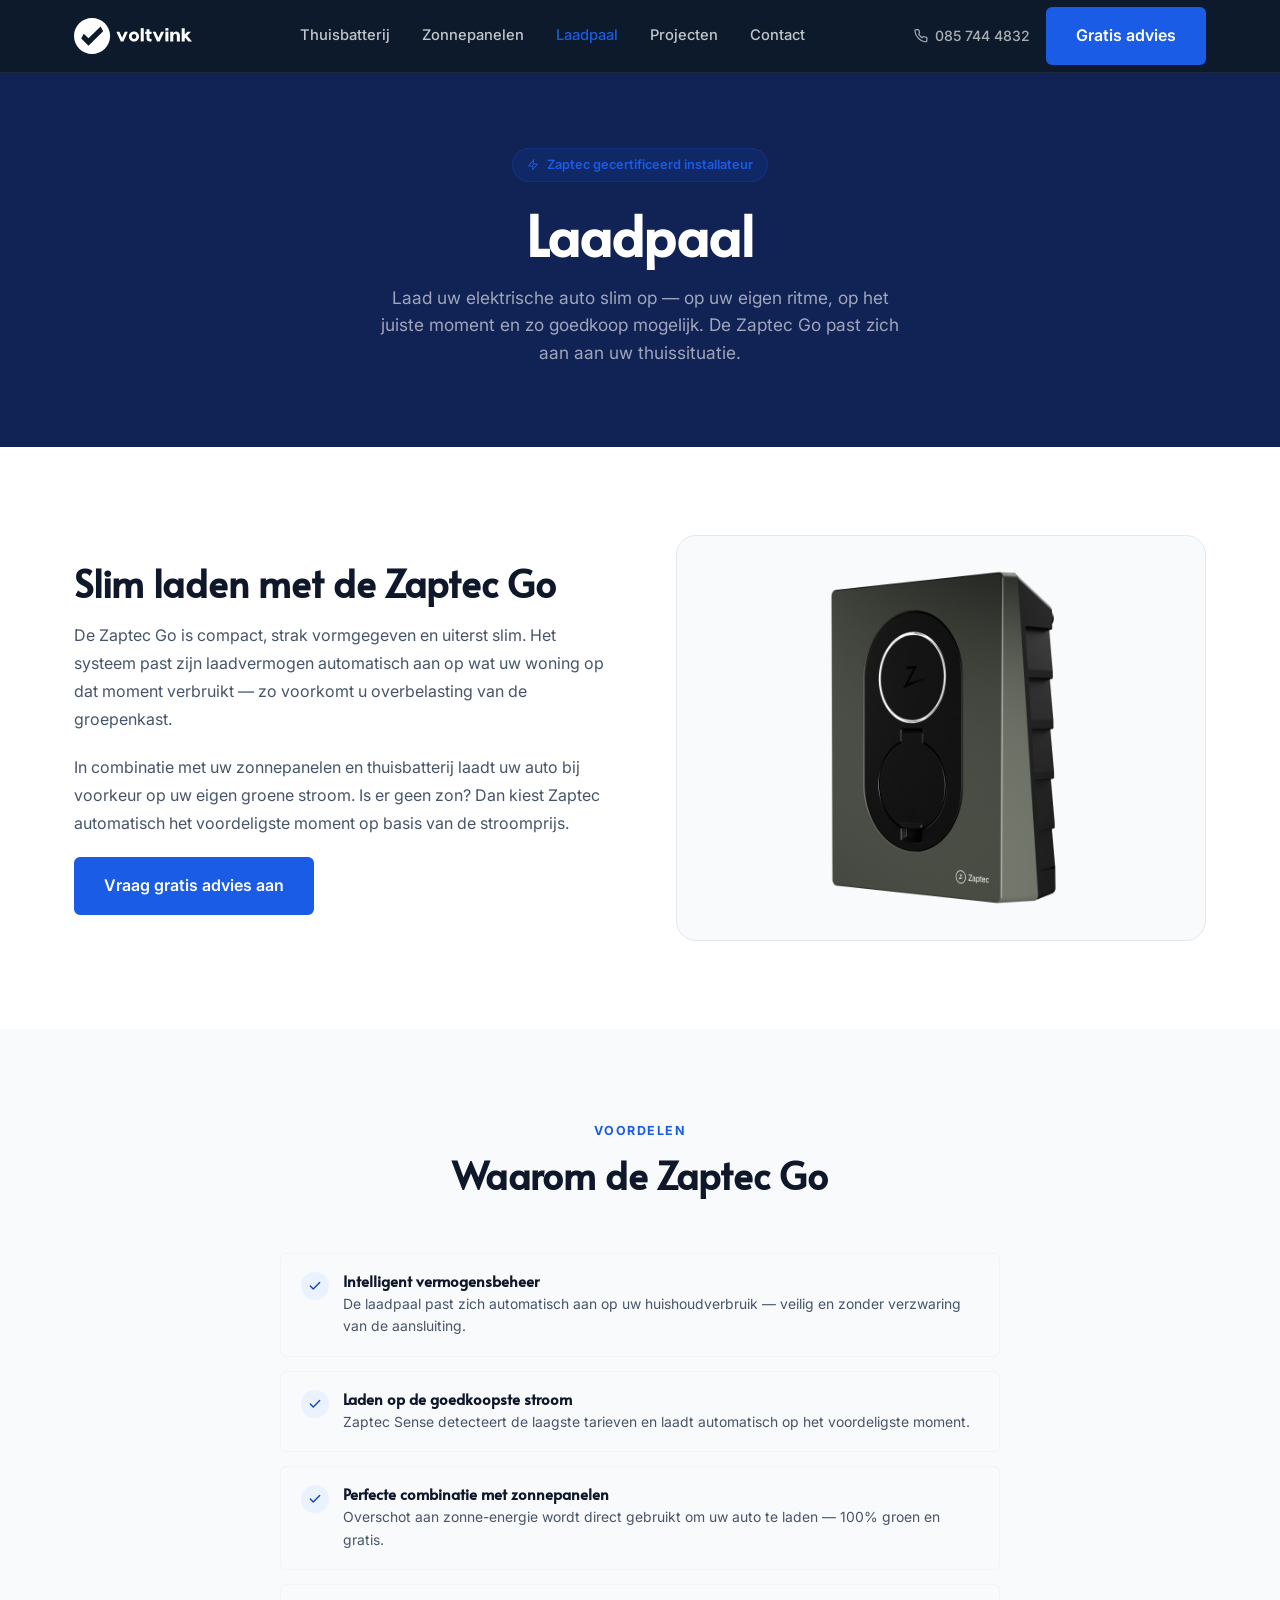
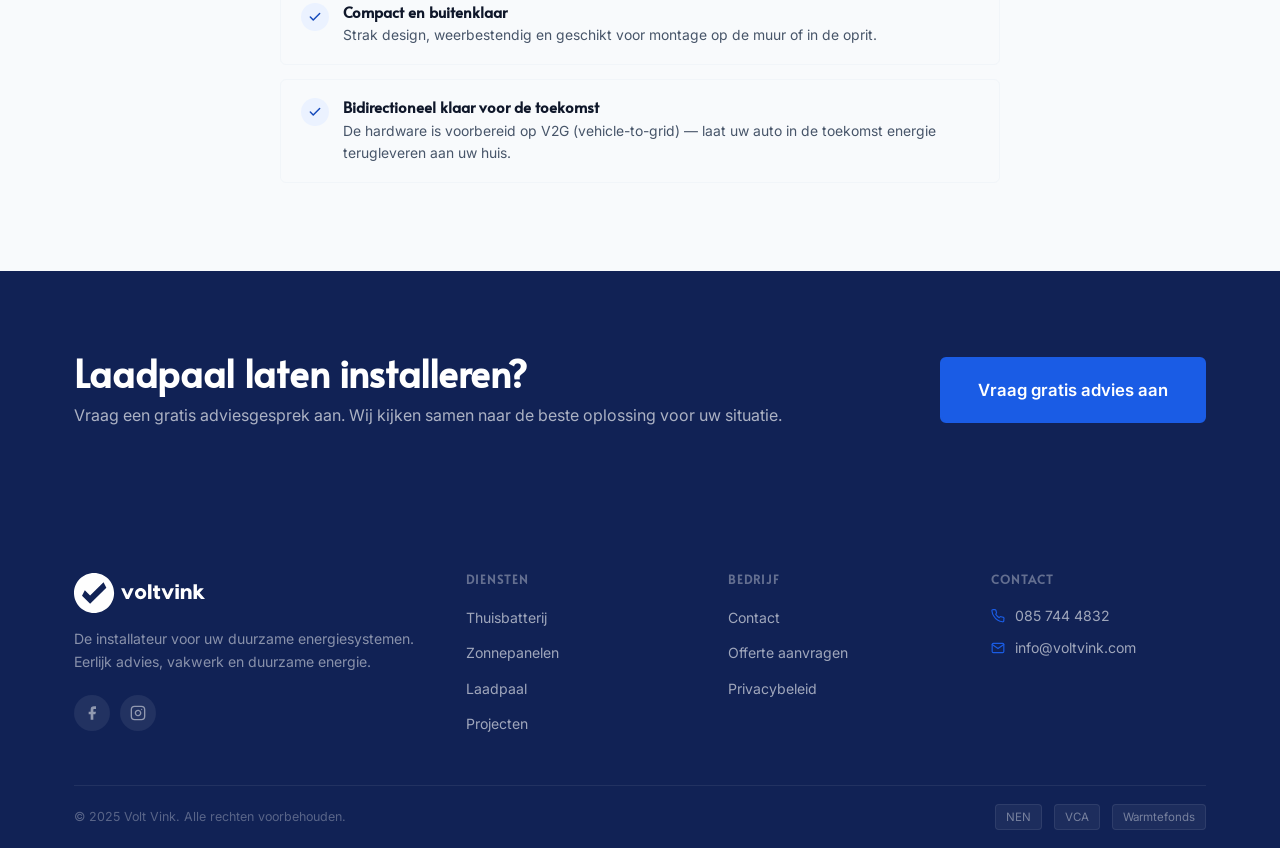
==== commit 64fbd1eb: "Officieel SVG-logo verwerkt in nav en footer - Vervang logo.png door Voltvink logo wit_RGB.svg (vect" ====
--- a/laadpaal.html
+++ b/laadpaal.html
@@ -16,7 +16,7 @@
 <nav class="nav">
   <div class="container">
     <div class="nav__inner">
-      <a href="index.html" class="nav__logo"><img src="images/logo.png" alt="Volt Vink" height="36"></a>
+      <a href="index.html" class="nav__logo"><img src="images/logo-wit.svg" alt="Volt Vink" height="40"></a>
       <div class="nav__links">
         <a href="thuisbatterij.html">Thuisbatterij</a>
         <a href="zonnepanelen.html">Zonnepanelen</a>
@@ -117,7 +117,7 @@
 <footer class="footer">
   <div class="container">
     <div class="footer__grid">
-      <div class="footer__brand"><div class="footer__logo"><img src="images/logo.png" alt="Volt Vink" height="40" style="filter:brightness(0) invert(1);opacity:0.9;"></div><p class="footer__tagline">De installateur voor uw duurzame energiesystemen. Eerlijk advies, vakwerk en duurzame energie.</p><div class="footer__social"><a href="#" aria-label="Facebook"><svg width="16" height="16" viewBox="0 0 24 24" fill="currentColor"><path d="M18 2h-3a5 5 0 0 0-5 5v3H7v4h3v8h4v-8h3l1-4h-4V7a1 1 0 0 1 1-1h3z"/></svg></a><a href="#" aria-label="Instagram"><svg width="16" height="16" viewBox="0 0 24 24" fill="none" stroke="currentColor" stroke-width="2" stroke-linecap="round" stroke-linejoin="round"><rect x="2" y="2" width="20" height="20" rx="5"/><path d="M16 11.37A4 4 0 1 1 12.63 8 4 4 0 0 1 16 11.37z"/><line x1="17.5" y1="6.5" x2="17.51" y2="6.5"/></svg></a></div></div>
+      <div class="footer__brand"><div class="footer__logo"><img src="images/logo-wit.svg" alt="Volt Vink" height="44"></div><p class="footer__tagline">De installateur voor uw duurzame energiesystemen. Eerlijk advies, vakwerk en duurzame energie.</p><div class="footer__social"><a href="#" aria-label="Facebook"><svg width="16" height="16" viewBox="0 0 24 24" fill="currentColor"><path d="M18 2h-3a5 5 0 0 0-5 5v3H7v4h3v8h4v-8h3l1-4h-4V7a1 1 0 0 1 1-1h3z"/></svg></a><a href="#" aria-label="Instagram"><svg width="16" height="16" viewBox="0 0 24 24" fill="none" stroke="currentColor" stroke-width="2" stroke-linecap="round" stroke-linejoin="round"><rect x="2" y="2" width="20" height="20" rx="5"/><path d="M16 11.37A4 4 0 1 1 12.63 8 4 4 0 0 1 16 11.37z"/><line x1="17.5" y1="6.5" x2="17.51" y2="6.5"/></svg></a></div></div>
       <div class="footer__col"><h4>Diensten</h4><ul><li><a href="thuisbatterij.html">Thuisbatterij</a></li><li><a href="zonnepanelen.html">Zonnepanelen</a></li><li><a href="laadpaal.html">Laadpaal</a></li><li><a href="projecten.html">Projecten</a></li></ul></div>
       <div class="footer__col"><h4>Bedrijf</h4><ul><li><a href="contact.php">Contact</a></li><li><a href="contact.php">Offerte aanvragen</a></li><li><a href="#">Privacybeleid</a></li></ul></div>
       <div class="footer__col"><h4>Contact</h4><div class="footer__contact-item"><svg width="14" height="14" viewBox="0 0 24 24" fill="none" stroke="currentColor" stroke-width="2" stroke-linecap="round" stroke-linejoin="round"><path d="M22 16.92v3a2 2 0 0 1-2.18 2 19.79 19.79 0 0 1-8.63-3.07A19.5 19.5 0 0 1 4.69 12a19.79 19.79 0 0 1-3.07-8.67A2 2 0 0 1 3.6 1h3a2 2 0 0 1 2 1.72c.127.96.361 1.903.7 2.81a2 2 0 0 1-.45 2.11L8.09 8.91a16 16 0 0 0 6 6l1.27-1.27a2 2 0 0 1 2.11-.45c.907.339 1.85.573 2.81.7A2 2 0 0 1 22 16.92z"/></svg><a href="tel:+31085744482" style="color:rgba(255,255,255,0.6)">085 744 4832</a></div><div class="footer__contact-item"><svg width="14" height="14" viewBox="0 0 24 24" fill="none" stroke="currentColor" stroke-width="2" stroke-linecap="round" stroke-linejoin="round"><path d="M4 4h16c1.1 0 2 .9 2 2v12c0 1.1-.9 2-2 2H4c-1.1 0-2-.9-2-2V6c0-1.1.9-2 2-2z"/><polyline points="22,6 12,13 2,6"/></svg><a href="mailto:info@voltvink.com" style="color:rgba(255,255,255,0.6)">info@voltvink.com</a></div></div>
--- a/css/style.css
+++ b/css/style.css
@@ -86,7 +86,7 @@
   height: 72px; gap: 24px;
 }
 .nav__logo { display: flex; align-items: center; }
-.nav__logo img { height: 44px; width: auto; display: block; filter: brightness(0) invert(1); padding: 2px 0; }
+.nav__logo img { height: 40px; width: auto; display: block; padding: 2px 0; }
 .nav__links {
   display: flex; align-items: center; gap: 4px; flex: 1; justify-content: center;
 }
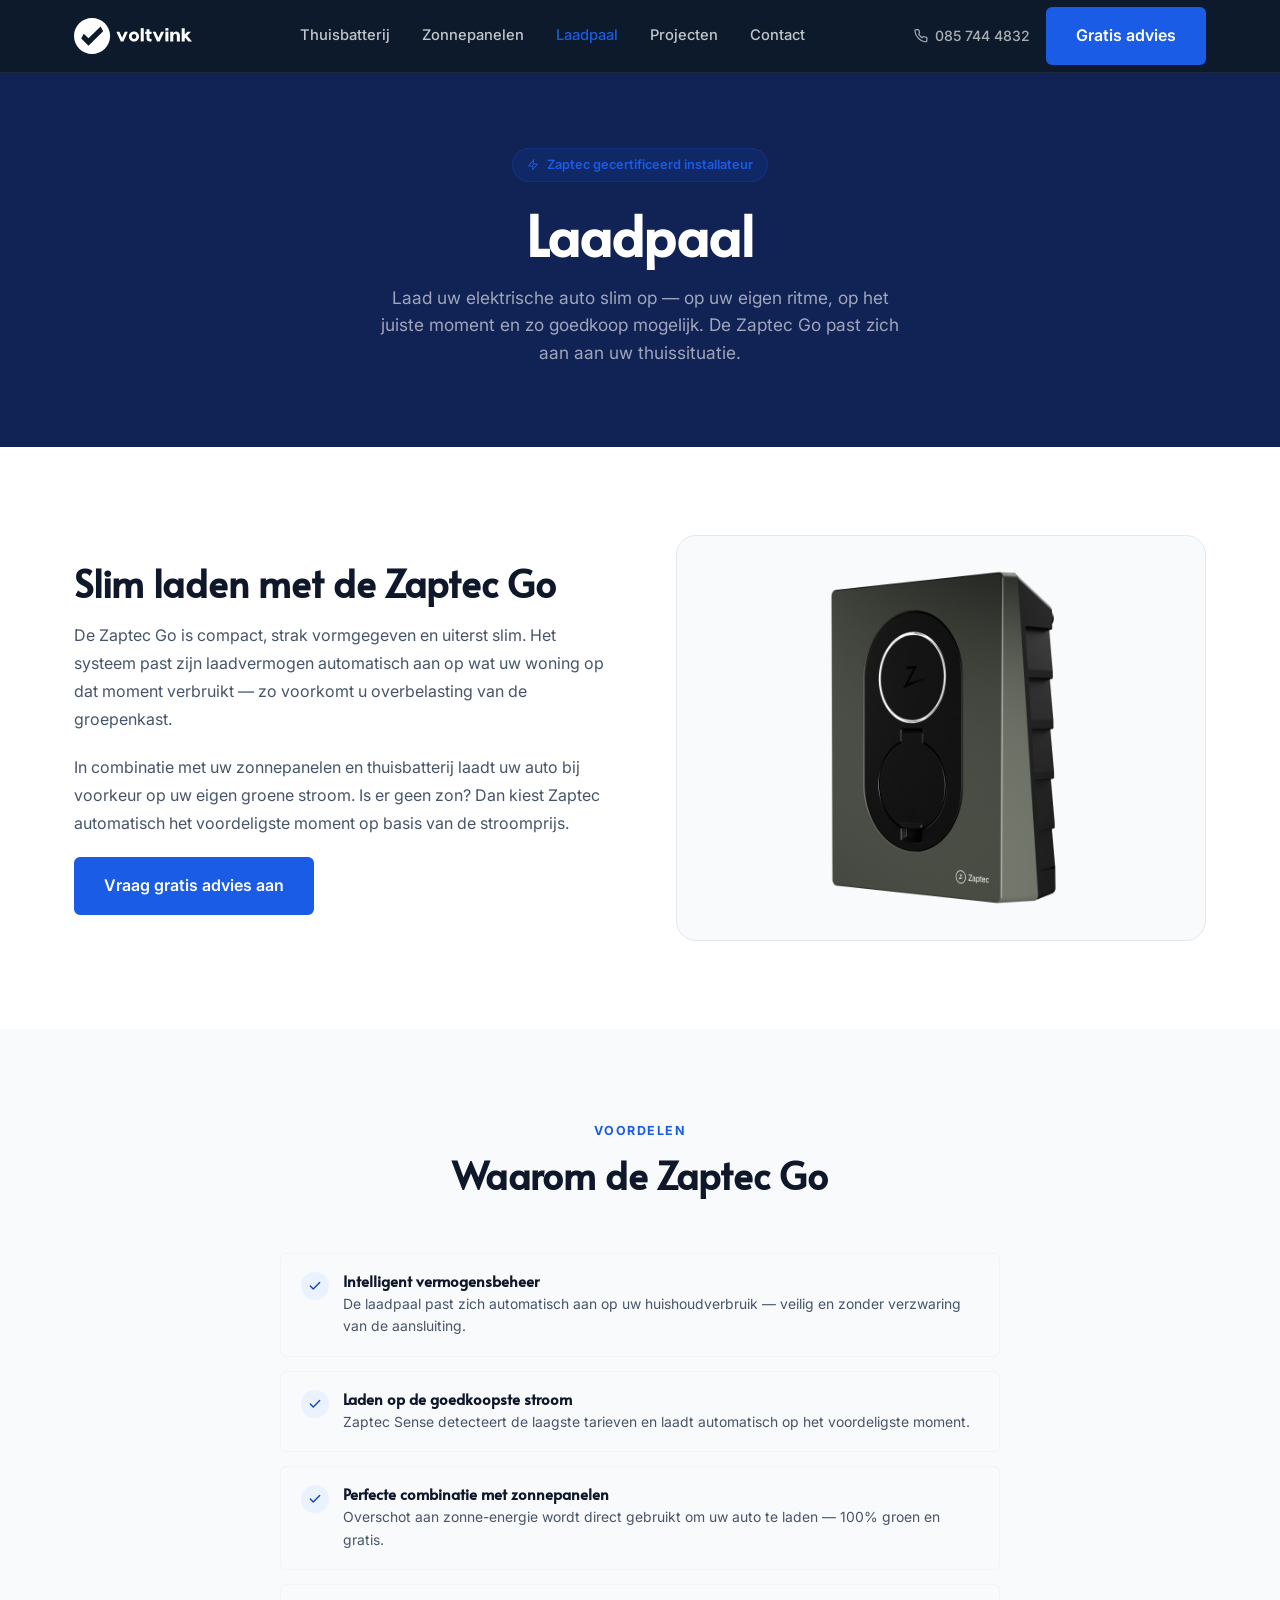
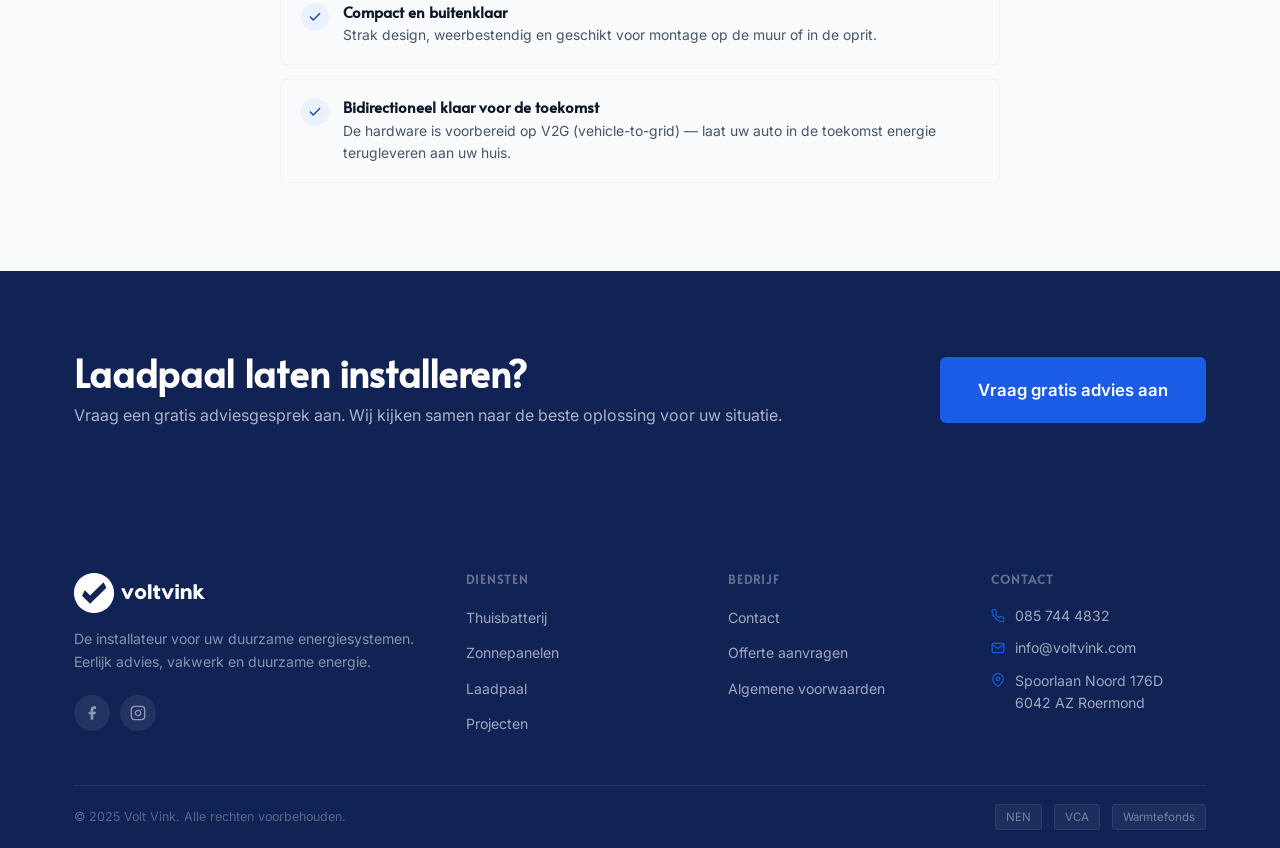
==== commit 71feb33c: "Frissere hero met achtergrondbeeld, Limburg en Brabant, adres en algemene voorwaarden - index.html: " ====
--- a/laadpaal.html
+++ b/laadpaal.html
@@ -119,8 +119,8 @@
     <div class="footer__grid">
       <div class="footer__brand"><div class="footer__logo"><img src="images/logo-wit.svg" alt="Volt Vink" height="44"></div><p class="footer__tagline">De installateur voor uw duurzame energiesystemen. Eerlijk advies, vakwerk en duurzame energie.</p><div class="footer__social"><a href="#" aria-label="Facebook"><svg width="16" height="16" viewBox="0 0 24 24" fill="currentColor"><path d="M18 2h-3a5 5 0 0 0-5 5v3H7v4h3v8h4v-8h3l1-4h-4V7a1 1 0 0 1 1-1h3z"/></svg></a><a href="#" aria-label="Instagram"><svg width="16" height="16" viewBox="0 0 24 24" fill="none" stroke="currentColor" stroke-width="2" stroke-linecap="round" stroke-linejoin="round"><rect x="2" y="2" width="20" height="20" rx="5"/><path d="M16 11.37A4 4 0 1 1 12.63 8 4 4 0 0 1 16 11.37z"/><line x1="17.5" y1="6.5" x2="17.51" y2="6.5"/></svg></a></div></div>
       <div class="footer__col"><h4>Diensten</h4><ul><li><a href="thuisbatterij.html">Thuisbatterij</a></li><li><a href="zonnepanelen.html">Zonnepanelen</a></li><li><a href="laadpaal.html">Laadpaal</a></li><li><a href="projecten.html">Projecten</a></li></ul></div>
-      <div class="footer__col"><h4>Bedrijf</h4><ul><li><a href="contact.php">Contact</a></li><li><a href="contact.php">Offerte aanvragen</a></li><li><a href="#">Privacybeleid</a></li></ul></div>
-      <div class="footer__col"><h4>Contact</h4><div class="footer__contact-item"><svg width="14" height="14" viewBox="0 0 24 24" fill="none" stroke="currentColor" stroke-width="2" stroke-linecap="round" stroke-linejoin="round"><path d="M22 16.92v3a2 2 0 0 1-2.18 2 19.79 19.79 0 0 1-8.63-3.07A19.5 19.5 0 0 1 4.69 12a19.79 19.79 0 0 1-3.07-8.67A2 2 0 0 1 3.6 1h3a2 2 0 0 1 2 1.72c.127.96.361 1.903.7 2.81a2 2 0 0 1-.45 2.11L8.09 8.91a16 16 0 0 0 6 6l1.27-1.27a2 2 0 0 1 2.11-.45c.907.339 1.85.573 2.81.7A2 2 0 0 1 22 16.92z"/></svg><a href="tel:+31085744482" style="color:rgba(255,255,255,0.6)">085 744 4832</a></div><div class="footer__contact-item"><svg width="14" height="14" viewBox="0 0 24 24" fill="none" stroke="currentColor" stroke-width="2" stroke-linecap="round" stroke-linejoin="round"><path d="M4 4h16c1.1 0 2 .9 2 2v12c0 1.1-.9 2-2 2H4c-1.1 0-2-.9-2-2V6c0-1.1.9-2 2-2z"/><polyline points="22,6 12,13 2,6"/></svg><a href="mailto:info@voltvink.com" style="color:rgba(255,255,255,0.6)">info@voltvink.com</a></div></div>
+      <div class="footer__col"><h4>Bedrijf</h4><ul><li><a href="contact.php">Contact</a></li><li><a href="contact.php">Offerte aanvragen</a></li><li><a href="algemene-voorwaarden.html">Algemene voorwaarden</a></li></ul></div>
+      <div class="footer__col"><h4>Contact</h4><div class="footer__contact-item"><svg width="14" height="14" viewBox="0 0 24 24" fill="none" stroke="currentColor" stroke-width="2" stroke-linecap="round" stroke-linejoin="round"><path d="M22 16.92v3a2 2 0 0 1-2.18 2 19.79 19.79 0 0 1-8.63-3.07A19.5 19.5 0 0 1 4.69 12a19.79 19.79 0 0 1-3.07-8.67A2 2 0 0 1 3.6 1h3a2 2 0 0 1 2 1.72c.127.96.361 1.903.7 2.81a2 2 0 0 1-.45 2.11L8.09 8.91a16 16 0 0 0 6 6l1.27-1.27a2 2 0 0 1 2.11-.45c.907.339 1.85.573 2.81.7A2 2 0 0 1 22 16.92z"/></svg><a href="tel:+31085744482" style="color:rgba(255,255,255,0.6)">085 744 4832</a></div><div class="footer__contact-item"><svg width="14" height="14" viewBox="0 0 24 24" fill="none" stroke="currentColor" stroke-width="2" stroke-linecap="round" stroke-linejoin="round"><path d="M4 4h16c1.1 0 2 .9 2 2v12c0 1.1-.9 2-2 2H4c-1.1 0-2-.9-2-2V6c0-1.1.9-2 2-2z"/><polyline points="22,6 12,13 2,6"/></svg><a href="mailto:info@voltvink.com" style="color:rgba(255,255,255,0.6)">info@voltvink.com</a></div><div class="footer__contact-item" style="align-items:flex-start;"><svg width="14" height="14" viewBox="0 0 24 24" fill="none" stroke="currentColor" stroke-width="2" stroke-linecap="round" stroke-linejoin="round" style="margin-top:3px;flex-shrink:0;"><path d="M21 10c0 7-9 13-9 13s-9-6-9-13a9 9 0 0 1 18 0z"/><circle cx="12" cy="10" r="3"/></svg><span style="color:rgba(255,255,255,0.6)">Spoorlaan Noord 176D<br>6042 AZ Roermond</span></div></div>
     </div>
     <div class="footer__bottom"><span>&copy; 2025 Volt Vink. Alle rechten voorbehouden.</span><div class="footer__certs"><span>NEN</span><span>VCA</span><span>Warmtefonds</span></div></div>
   </div>
--- a/css/style.css
+++ b/css/style.css
@@ -445,6 +445,16 @@
 .form__alert--success { background: #ECFDF5; border: 1px solid #6EE7B7; color: #065F46; }
 .form__alert--error   { background: #FEF2F2; border: 1px solid #FCA5A5; color: #991B1B; }
 
+/* ── Legal / Algemene voorwaarden ───────────── */
+.legal { color: var(--gray-800); line-height: 1.75; }
+.legal__meta { font-size: 0.82rem; color: var(--gray-400); padding-bottom: 24px; margin-bottom: 8px; border-bottom: 1px solid var(--gray-200); }
+.legal h2 { font-size: 1.15rem; margin: 36px 0 12px; color: var(--text); }
+.legal p { margin-bottom: 14px; font-size: 0.95rem; }
+.legal ul { margin: 0 0 16px; padding-left: 22px; }
+.legal li { margin-bottom: 8px; font-size: 0.95rem; }
+.legal a { color: var(--amber); }
+.legal__contact { margin-top: 36px; padding: 18px 22px; background: var(--gray-50); border-radius: var(--radius-sm); font-size: 0.92rem; }
+
 /* ── Footer ─────────────────────────────────── */
 .footer { background: var(--navy); color: var(--white); padding-top: 64px; }
 .footer__grid {
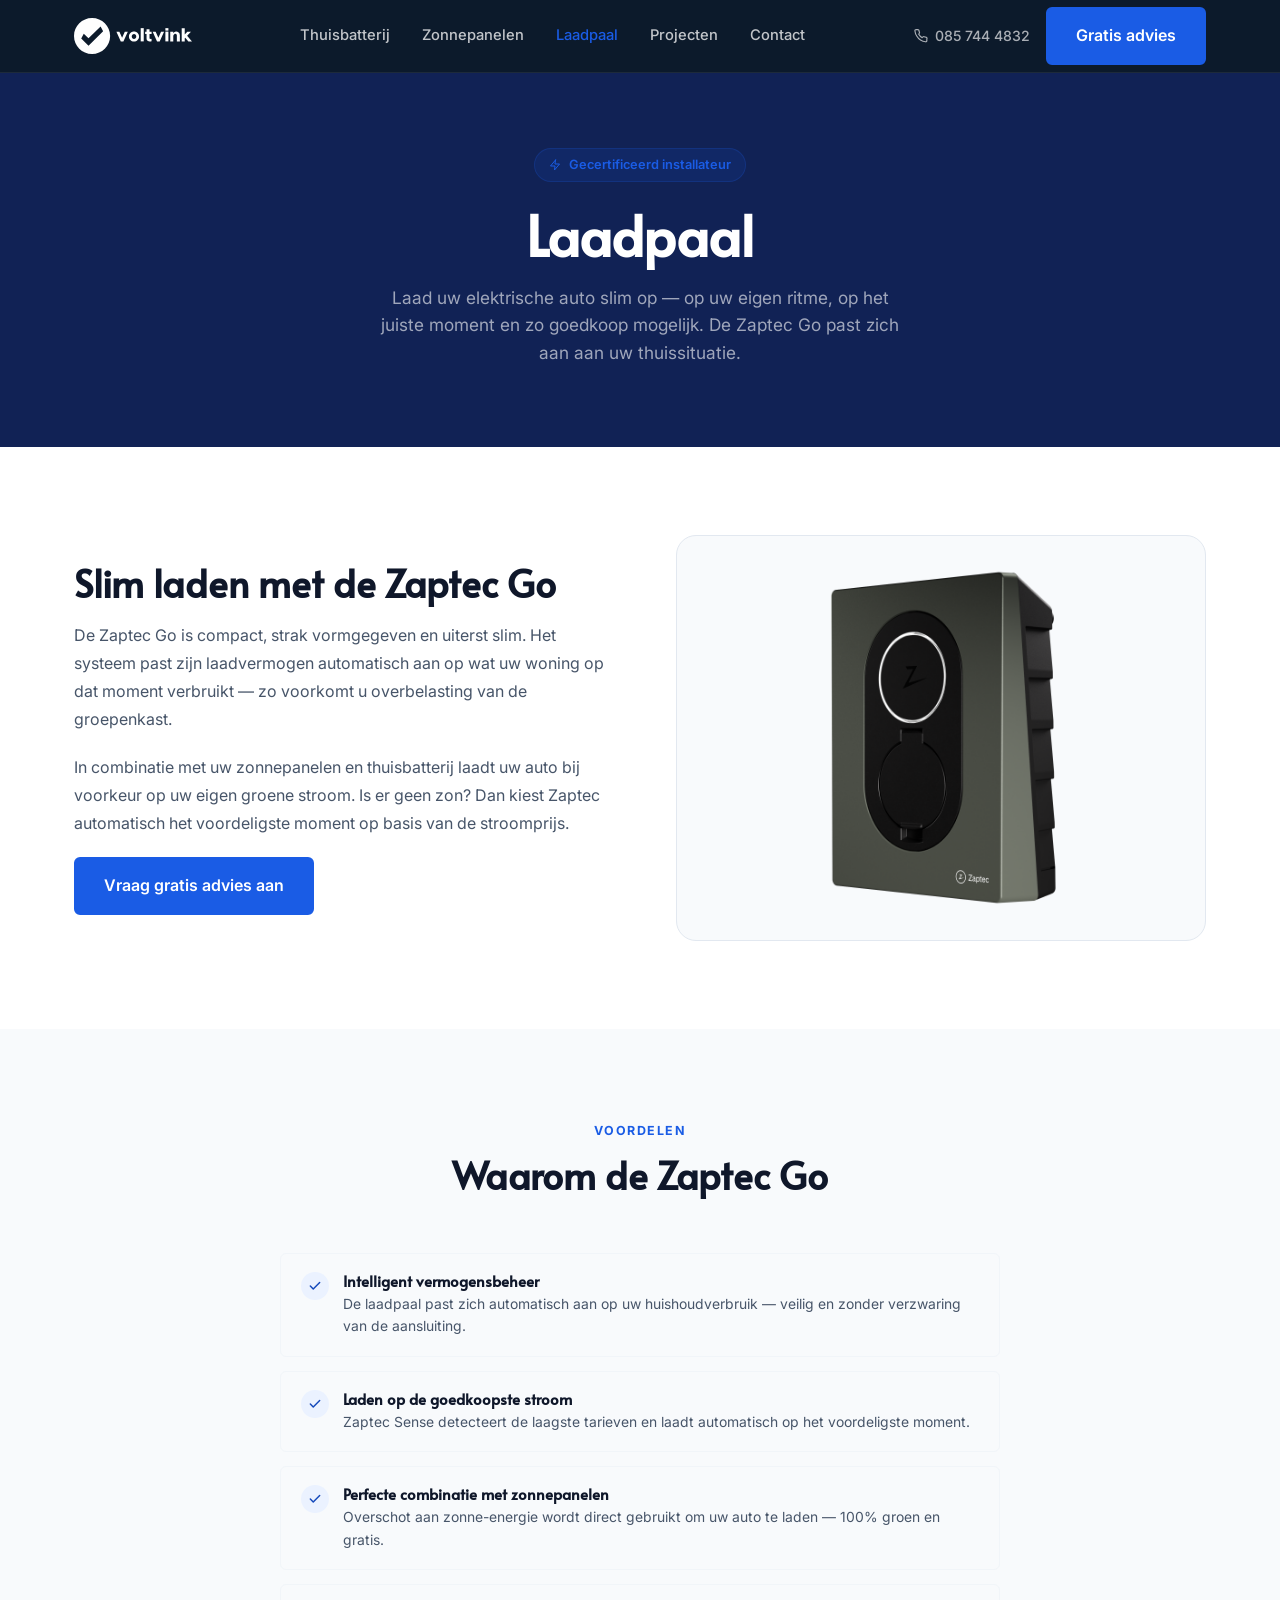
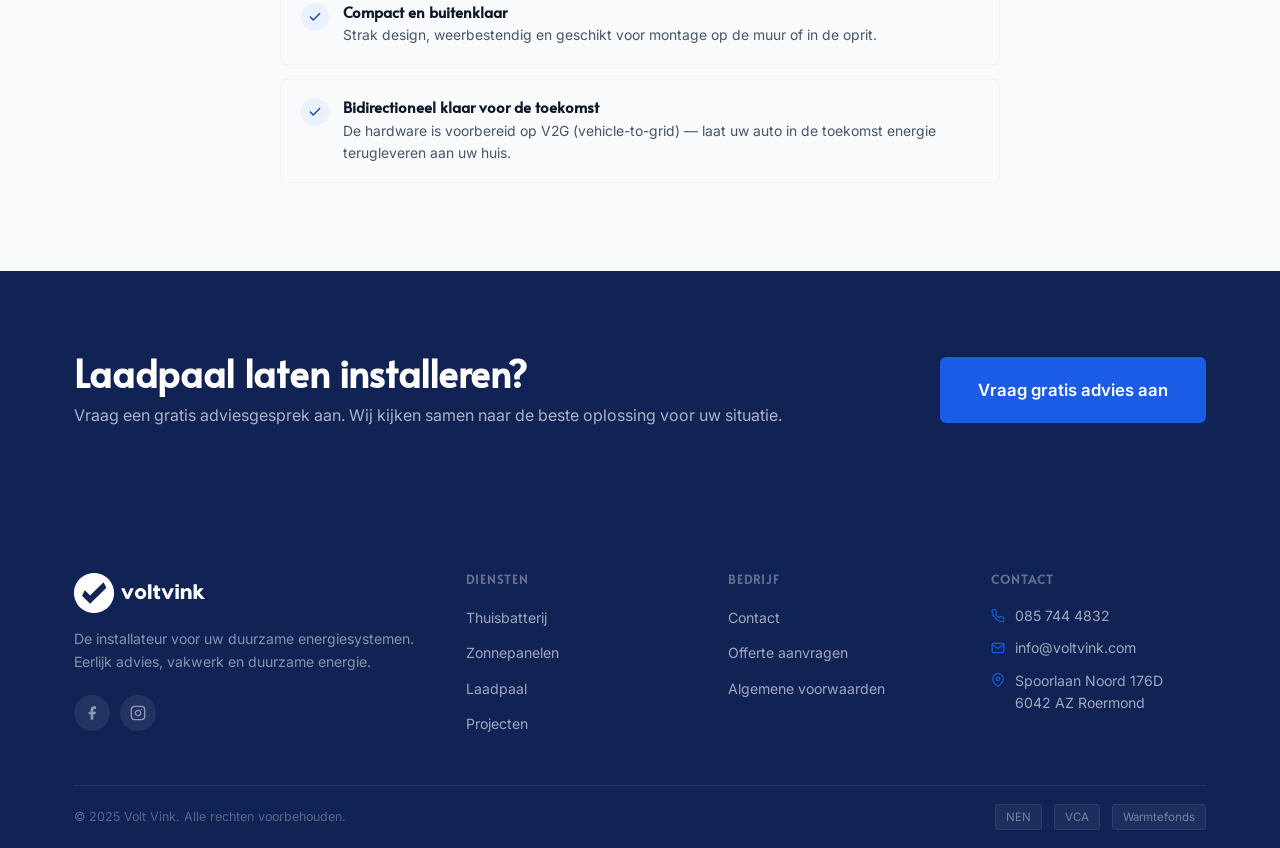
==== commit 335fedd2: "Labels pagina's: merknamen weg, Storage Fitter certificering bij batterij - Zonnepanelen: 'LONGI & H" ====
--- a/laadpaal.html
+++ b/laadpaal.html
@@ -48,7 +48,7 @@
   <div class="container">
     <div class="page-hero__label">
       <svg width="12" height="12" viewBox="0 0 24 24" fill="none" stroke="currentColor" stroke-width="2" stroke-linecap="round" stroke-linejoin="round"><polygon points="13 2 3 14 12 14 11 22 21 10 12 10 13 2"/></svg>
-      Zaptec gecertificeerd installateur
+      Gecertificeerd installateur
     </div>
     <h1>Laadpaal</h1>
     <p>Laad uw elektrische auto slim op — op uw eigen ritme, op het juiste moment en zo goedkoop mogelijk. De Zaptec Go past zich aan aan uw thuissituatie.</p>
--- a/css/style.css
+++ b/css/style.css
@@ -146,7 +146,7 @@
   background: radial-gradient(ellipse 60% 50% at 65% 40%, rgba(26,92,229,0.06) 0%, transparent 60%);
   pointer-events: none;
 }
-.hero__grid { display: grid; grid-template-columns: 1fr 1fr; gap: 72px; align-items: center; position: relative; z-index: 1; }
+.hero__grid { display: grid; grid-template-columns: 1fr minmax(320px,500px); gap: 56px; align-items: center; position: relative; z-index: 1; }
 .hero__label {
   display: inline-flex; align-items: center; gap: 8px;
   background: rgba(26,92,229,0.12); color: var(--amber);
@@ -186,7 +186,7 @@
   display: flex; align-items: center; justify-content: center;
   gap: 36px; flex-wrap: wrap;
 }
-.trust-bar__inner img { max-height: 48px; width: auto; object-fit: contain; }
+.trust-bar__inner img { height: 44px; width: 120px; object-fit: contain; }
 .trust-bar__item {
   display: flex; align-items: center; gap: 9px;
   color: var(--gray-800); font-weight: 600; font-size: 0.88rem;
@@ -400,7 +400,7 @@
 .form__header h3 { font-size: 1.3rem; margin-bottom: 6px; }
 .form__header p { font-size: 0.9rem; }
 .form__row { display: grid; grid-template-columns: 1fr 1fr; gap: 16px; margin-bottom: 16px; }
-.form__group { display: flex; flex-direction: column; gap: 6px; margin-bottom: 16px; }
+.form__group { display: flex; flex-direction: column; gap: 6px; margin-bottom: 16px; min-width: 0; }
 .form__group:last-child { margin-bottom: 0; }
 .form__group label { font-size: 0.82rem; font-weight: 600; color: var(--gray-800); }
 .form__group input,
